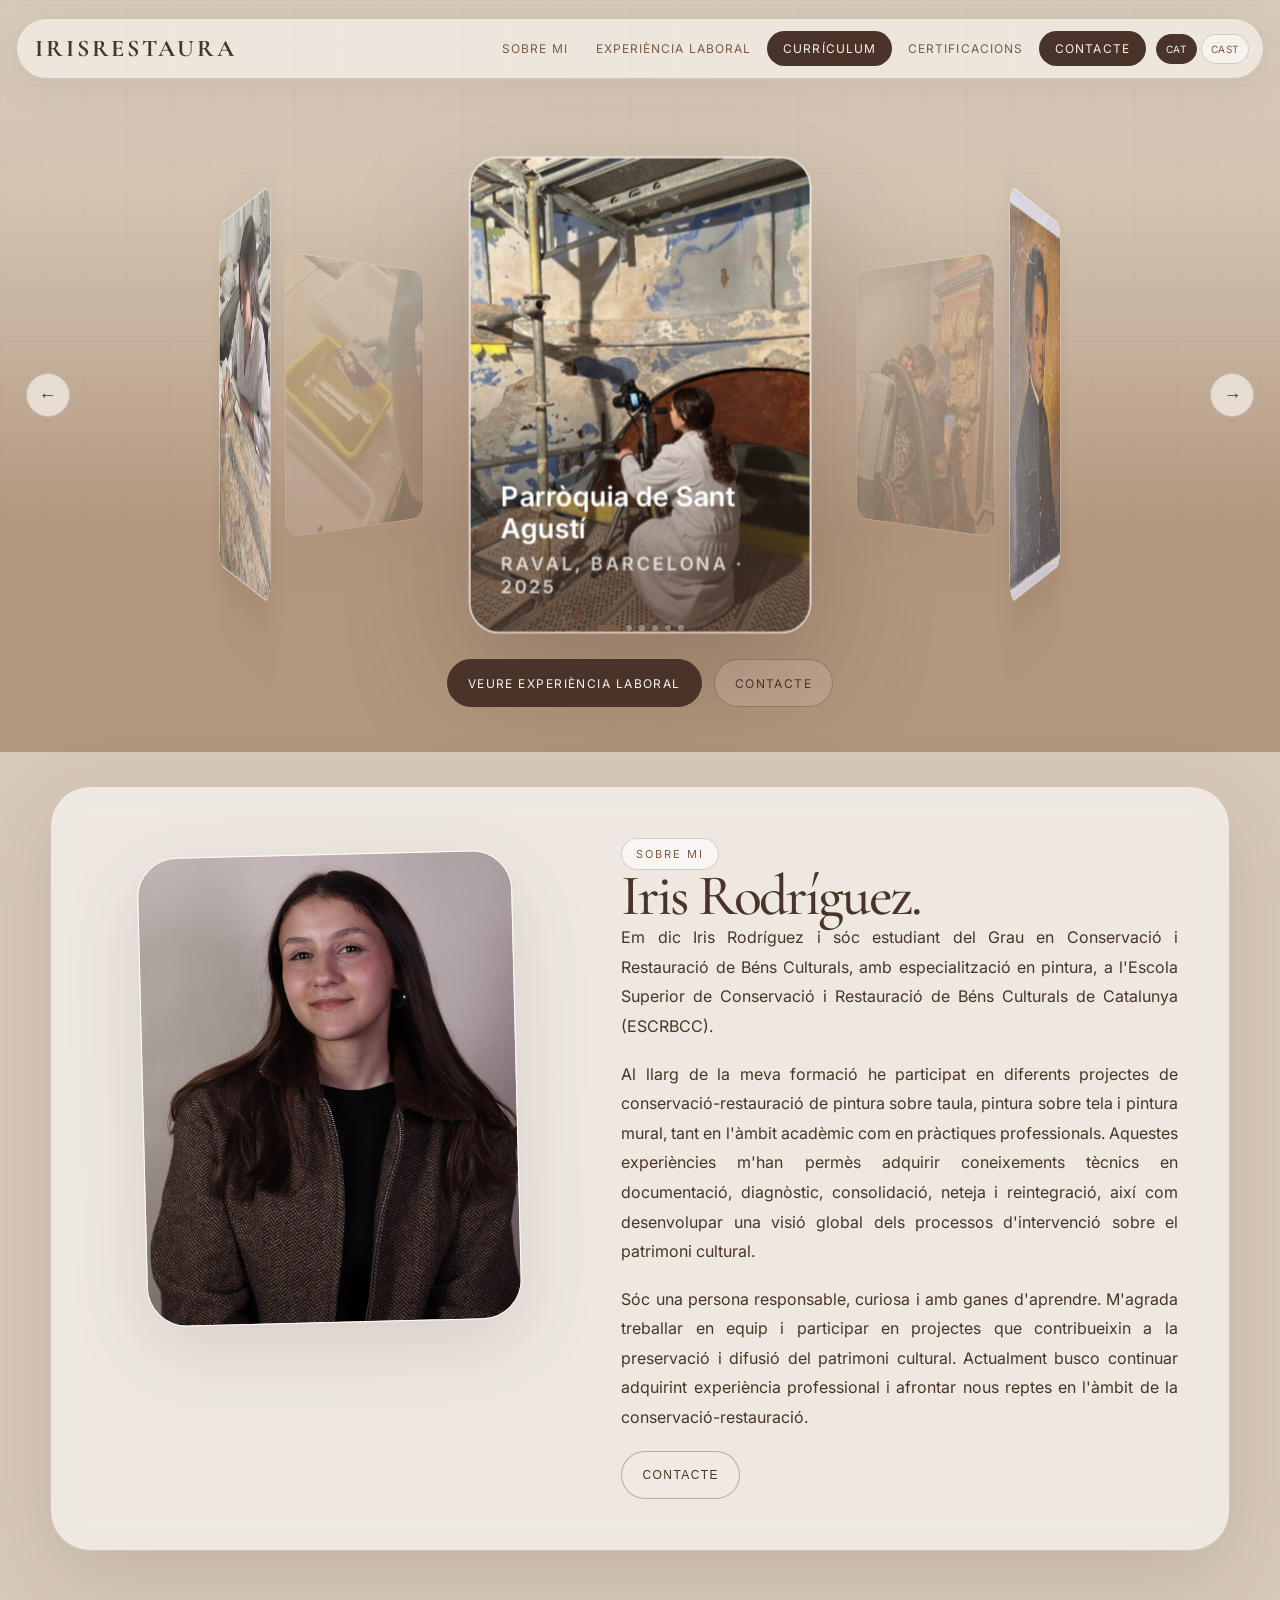
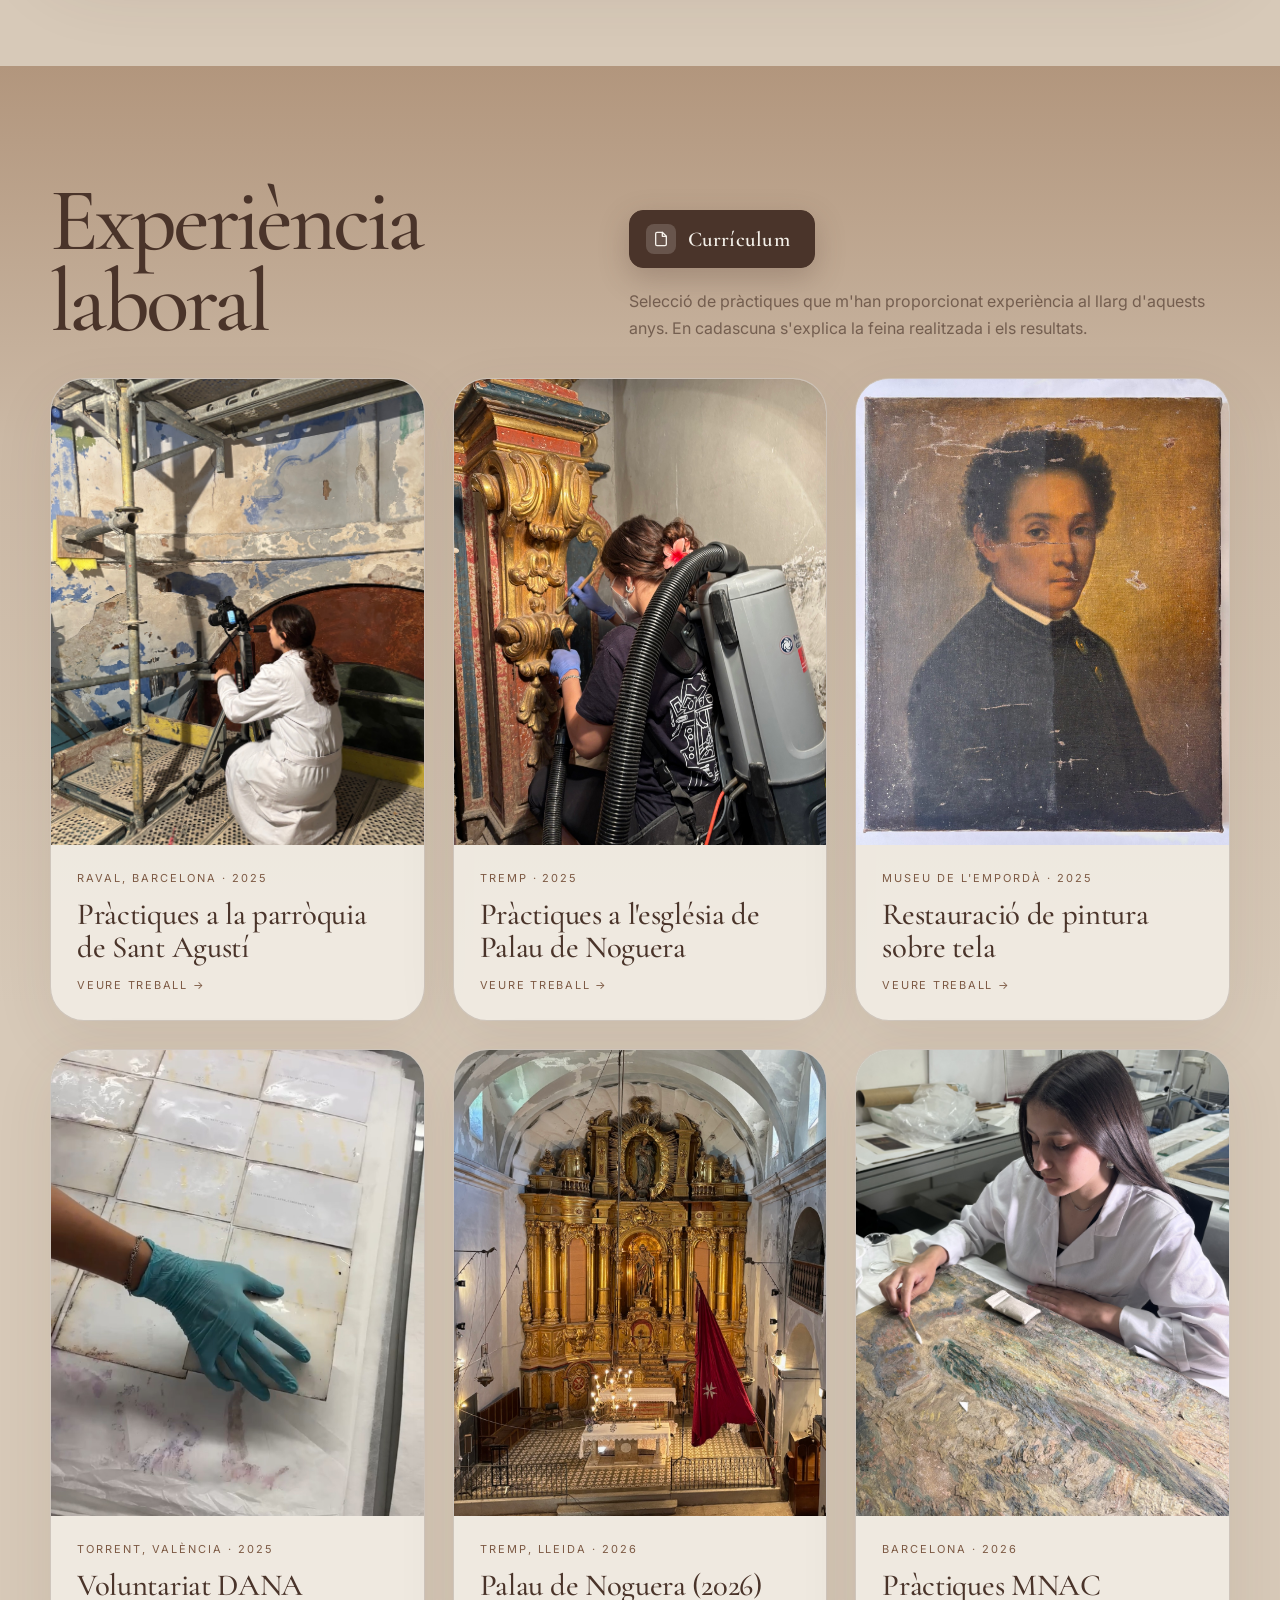
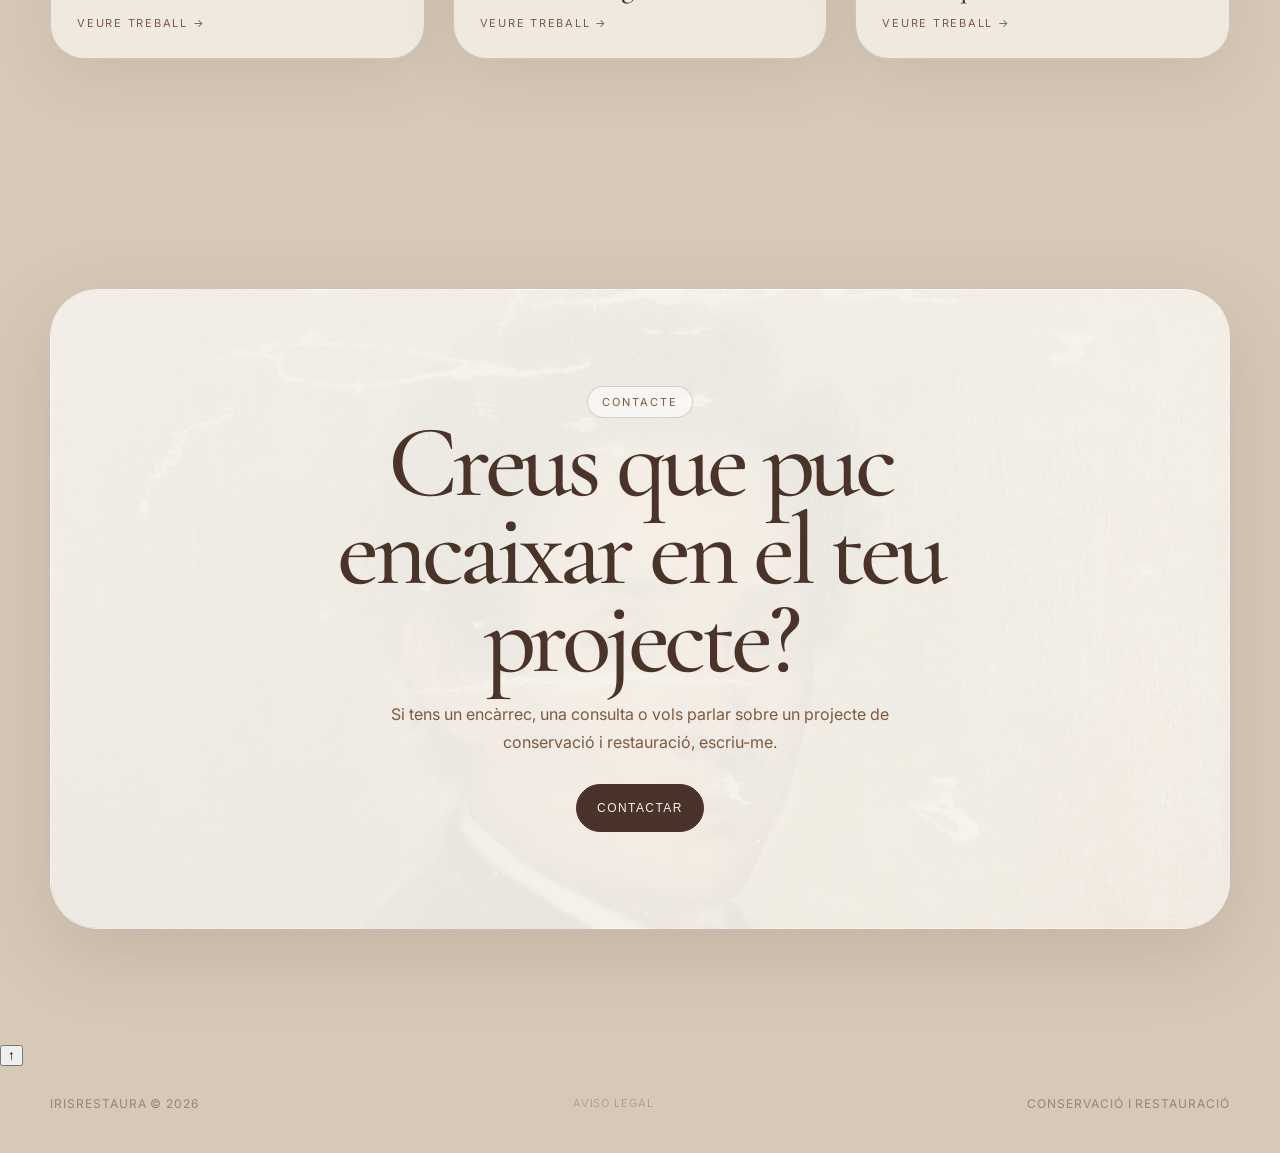
==== index.html @ cb28027a "Update CV PDFs (new email) and cache-bust the links Replace both CV PDFs (ES/CA) with versions carry" ====
<!DOCTYPE html>
<html lang="es">
<head>
  <meta charset="UTF-8" />
  <meta name="viewport" content="width=device-width, initial-scale=1.0" />
  <title>IRISRESTAURA — Conservación y restauración</title>
  <link rel="icon" type="image/png" href="assets/favicon.png?v=2" />
  <link rel="apple-touch-icon" href="assets/favicon.png?v=2" />
  <meta name="description" content="Portfolio de conservación y restauración de bienes culturales. Procesos, intervenciones y documentación de obra." />
  <meta property="og:title" content="IRISRESTAURA — Conservación y restauración" />
  <meta property="og:description" content="Conservación, restauración y documentación de obra con una mirada precisa, sensible y contemporánea." />
  <meta property="og:image" content="assets/images/portrait-after.jpg" />
  <meta property="og:url" content="https://irisrestaura.pages.dev/" />
  <link rel="preconnect" href="https://fonts.googleapis.com">
  <link rel="preconnect" href="https://fonts.gstatic.com" crossorigin>
  <link href="https://fonts.googleapis.com/css2?family=Cormorant+Garamond:wght@400;500;600;700&family=Inter:wght@300;400;500;600&display=swap" rel="stylesheet">
  <style>
    :root {
      --rose-50: #F5F1EA;
      --rose-100: #D7C9B8;
      --rose-200: #B2967D;
      --rose-300: #B2967D;
      --rose-500: #7D5A44;
      --ink: #4A342A;
      --muted: #7D5A44;
      --paper: #F5F1EA;
      --line: rgba(74, 52, 42, 0.2);
      --gold: #7D5A44;
      --shadow: 0 24px 80px rgba(74, 52, 42, 0.14);
      --radius: 28px;
    }

    * { box-sizing: border-box; }
    html { scroll-behavior: smooth; overflow-x: hidden; }
    body {
      margin: 0;
      color: var(--ink);
      background: #D7C9B8;
      font-family: Inter, system-ui, -apple-system, BlinkMacSystemFont, "Segoe UI", sans-serif;
      overflow-x: hidden;
      max-width: 100%;
    }

    img { max-width: 100%; display: block; }
    a { color: inherit; text-decoration: none; }

    .noise {
      position: fixed;
      inset: 0;
      pointer-events: none;
      opacity: .25;
      z-index: 50;
      background-image:
        linear-gradient(rgba(74,52,42,.12) 1px, transparent 1px),
        linear-gradient(90deg, rgba(74,52,42,.08) 1px, transparent 1px);
      background-size: 42px 42px;
      mask-image: linear-gradient(to bottom, black, transparent 82%);
    }

    .container {
      width: min(1180px, calc(100% - 40px));
      margin: 0 auto;
    }

    .nav {
      position: fixed;
      top: 18px;
      left: 50%;
      transform: translateX(-50%);
      width: min(1320px, calc(100% - 32px));
      display: flex;
      justify-content: space-between;
      align-items: center;
      padding: 12px 14px 12px 18px;
      border: 1px solid var(--line);
      border-radius: 999px;
      background: rgba(245, 241, 234, .74);
      backdrop-filter: blur(18px);
      box-shadow: 0 12px 40px rgba(74, 52, 42, .08);
      z-index: 30;
    }

    .brand {
      font-family: "Cormorant Garamond", Georgia, serif;
      font-weight: 700;
      letter-spacing: .12em;
      font-size: clamp(18px, 2vw, 24px);
    }

    .nav-links {
      display: flex;
      gap: 4px;
      align-items: center;
      font-size: 12px;
      letter-spacing: .09em;
      text-transform: uppercase;
      color: var(--muted);
    }
    .nav-links a { padding: 10px 12px; border-radius: 999px; transition: .25s ease; }
    .nav-links a:hover { background: var(--rose-100); color: var(--ink); }
    .nav-links .pill {
      background: var(--ink);
      color: var(--paper);
      padding: 10px 16px;
      border: none;
      border-radius: 999px;
      cursor: pointer;
      font-family: inherit;
      font-size: 12px;
      letter-spacing: .09em;
      text-transform: uppercase;
    }
    .nav-links .pill:hover { background: var(--rose-500); color: white; }

    /* Selector de idioma */
    .lang-switch { display: inline-flex; gap: 4px; margin-left: 6px; }
    .lang-btn { border: 1px solid var(--line); background: rgba(255,255,255,.5); color: var(--muted); border-radius: 999px; padding: 8px 9px; font-size: 10px; letter-spacing: .06em; cursor: pointer; font-family: inherit; text-transform: uppercase; transition: .2s ease; }
    .lang-btn:hover { background: rgba(255,255,255,.85); color: var(--ink); }
    .lang-btn.is-active { background: var(--ink); color: var(--paper); border-color: var(--ink); }

    /* Contact modal */
    .contact-modal-overlay {
      position: fixed;
      inset: 0;
      z-index: 200;
      background: rgba(74, 52, 42, .55);
      backdrop-filter: blur(8px);
      display: none;
      align-items: center;
      justify-content: center;
      padding: 24px;
    }
    .contact-modal-overlay.is-open { display: flex; }
    .contact-modal-box {
      background: var(--paper);
      border-radius: calc(var(--radius) + 12px);
      border: 1px solid var(--line);
      box-shadow: 0 32px 80px rgba(74, 52, 42, .24);
      padding: clamp(32px, 5vw, 56px);
      max-width: 480px;
      width: 100%;
      position: relative;
    }
    .contact-modal-close {
      position: absolute;
      top: 16px; right: 16px;
      border: 1px solid var(--line);
      background: rgba(255,255,255,.7);
      border-radius: 999px;
      width: 36px; height: 36px;
      display: flex; align-items: center; justify-content: center;
      cursor: pointer;
      font-size: 16px;
      color: var(--muted);
      transition: .2s ease;
    }
    .contact-modal-close:hover { background: white; color: var(--ink); }
    .contact-modal-title {
      margin: 16px 0 28px;
      font-size: clamp(36px, 6vw, 58px);
      line-height: .9;
      letter-spacing: -.03em;
      font-weight: 500;
      font-family: "Cormorant Garamond", Georgia, serif;
    }
    .contact-items { display: flex; flex-direction: column; gap: 12px; }
    .contact-item {
      display: flex;
      align-items: center;
      gap: 14px;
      padding: 14px 18px;
      border-radius: 14px;
      border: 1px solid var(--line);
      background: rgba(255,255,255,.6);
      transition: .2s ease;
      color: var(--ink);
      text-decoration: none;
    }
    .contact-item:hover { background: white; transform: translateX(4px); }
    .contact-item-label {
      font-size: 10px;
      letter-spacing: .18em;
      text-transform: uppercase;
      color: var(--muted);
      min-width: 72px;
    }
    .contact-item-value { font-size: 14px; color: var(--ink); overflow-wrap: anywhere; word-break: normal; min-width: 0; }

    .hero {
      min-height: 78svh;
      position: relative;
      display: flex;
      flex-direction: column;
      align-items: center;
      justify-content: center;
      padding: 85px 0 0;
      overflow: hidden;
      isolation: isolate;
    }


    .eyebrow {
      display: inline-flex;
      gap: 8px;
      align-items: center;
      padding: 8px 14px;
      border: 1px solid var(--line);
      border-radius: 999px;
      font-size: 11px;
      letter-spacing: .18em;
      text-transform: uppercase;
      color: var(--muted);
      background: rgba(255,255,255,.55);
    }

    h1, h2, h3, .serif { font-family: "Cormorant Garamond", Georgia, serif; }
    h1 { margin: 20px 0 12px; font-size: clamp(72px, 11.6vw, 172px); line-height: .78; letter-spacing: -.06em; font-weight: 500; }

    .hero-cta-wrap {
      display: flex;
      justify-content: center;
      gap: 12px;
      flex-wrap: wrap;
      margin-top: 28px;
      margin-bottom: clamp(28px, 5svh, 72px);
      z-index: 5;
      position: relative;
    }

    .hero-desc {
      text-align: center;
      color: var(--muted);
      font-size: clamp(15px, 1.4vw, 18px);
      line-height: 1.7;
      max-width: 600px;
      margin: 0 auto;
      padding: 28px 20px 0;
    }

    .hero-cta {
      display: flex;
      justify-content: center;
      gap: 12px;
      flex-wrap: wrap;
      margin-top: 18px;
    }
    .button {
      display: inline-flex;
      align-items: center;
      justify-content: center;
      min-height: 48px;
      padding: 0 20px;
      border-radius: 999px;
      border: 1px solid var(--line);
      font-size: 12px;
      text-transform: uppercase;
      letter-spacing: .12em;
      transition: .25s ease;
    }
    .button.primary { background: var(--ink); color: var(--ink); border-color: var(--ink); }
    .button.primary:hover { background: var(--rose-500); border-color: var(--rose-500); transform: translateY(-2px); }
    .button.secondary { background: rgba(255,255,255,.55); color: var(--ink); }
    .button.secondary:hover { background: white; transform: translateY(-2px); }

    /* === Cylindrical 3D Carousel === */
    .carousel-stage {
      width: 100%;
      height: clamp(440px, 55vw, 620px);
      perspective: 1100px;
      perspective-origin: 50% 50%;
      position: relative;
      z-index: 2;
      flex-shrink: 0;
    }

    .carousel-track {
      width: 100%;
      height: 100%;
      position: relative;
      transform-style: preserve-3d;
      transition: transform 0.9s cubic-bezier(0.25, 0.8, 0.25, 1);
      cursor: pointer;
    }

    .c-card {
      position: absolute;
      width: clamp(170px, 17.5vw, 238px);
      height: clamp(233px, 24.3vw, 330px);
      left: 50%;
      top: 50%;
      margin-left: calc(clamp(170px, 17.5vw, 238px) / -2);
      margin-top: calc(clamp(233px, 24.3vw, 330px) / -2);
      border-radius: 20px;
      overflow: hidden;
      border: 1px solid rgba(255,255,255,.8);
      box-shadow: 0 20px 50px rgba(74,52,42,.16);
      cursor: pointer;
    }
    .c-card.is-active { box-shadow: 0 32px 80px rgba(74,52,42,.28); }
    .c-card img {
      width: 100%; height: 100%;
      object-fit: cover; display: block;
      pointer-events: none;
    }

    .c-label {
      position: absolute;
      bottom: 0; left: 0; right: 0;
      padding: 64px 20px 22px;
      background: linear-gradient(to top, rgba(74,52,42,.75) 0%, transparent 100%);
      color: white;
      font-size: 18px;
      font-weight: 600;
      opacity: 0;
      transition: opacity .4s ease;
    }
    .c-card.is-active .c-label { opacity: 1; }
    .c-label span {
      display: block;
      font-size: 12px;
      letter-spacing: .14em;
      text-transform: uppercase;
      opacity: .75;
      margin-top: 5px;
    }

    .c-nav {
      position: absolute;
      top: 50%;
      transform: translateY(-50%);
      border: 1px solid var(--line);
      background: rgba(245,241,234,.74);
      backdrop-filter: blur(12px);
      border-radius: 999px;
      width: 44px; height: 44px;
      display: flex; align-items: center; justify-content: center;
      cursor: pointer;
      z-index: 10;
      transition: .25s ease;
      font-size: 18px;
      color: var(--ink);
    }
    .c-nav:hover { background: white; box-shadow: 0 8px 24px rgba(74,52,42,.12); }
    .c-prev { left: clamp(8px, 2vw, 28px); }
    .c-next { right: clamp(8px, 2vw, 28px); }

    .c-dots {
      display: flex; justify-content: center; gap: 7px;
      margin-top: -80px; z-index: 5; position: relative;
    }
    .c-dot {
      width: 6px; height: 6px;
      border-radius: 999px;
      background: var(--rose-300);
      transition: .3s ease;
      cursor: pointer; border: none; padding: 0;
    }
    .c-dot.is-active { background: var(--ink); width: 22px; }

    section { padding: clamp(72px, 9vw, 132px) 0; }
    .section-head {
      display: grid;
      grid-template-columns: 1fr 1.1fr;
      gap: 32px;
      align-items: end;
      margin-bottom: 36px;
    }
    .section-head h2 {
      margin: 0;
      font-size: clamp(46px, 7vw, 96px);
      line-height: .9;
      font-weight: 500;
      letter-spacing: -.04em;
    }
    .section-head p {
      margin: 0;
      color: var(--muted);
      line-height: 1.7;
      max-width: 620px;
    }
    .section-head-right {
      display: flex;
      flex-direction: column;
      align-items: flex-start;
      gap: 20px;
    }
    .cv-button {
      display: inline-flex;
      align-items: center;
      gap: 12px;
      padding: 13px 24px 13px 16px;
      border-radius: 14px;
      background: var(--ink);
      color: #F5F1EA;
      font-family: "Cormorant Garamond", Georgia, serif;
      font-size: 21px;
      font-weight: 600;
      letter-spacing: .01em;
      line-height: 1;
      border: 1px solid var(--ink);
      box-shadow: 0 10px 30px rgba(74,52,42,.26);
      transition: .25s ease;
    }
    .cv-button:hover {
      background: #F5F1EA;
      color: var(--ink);
      transform: translateY(-2px);
    }
    .cv-button .cv-ico {
      display: inline-flex;
      align-items: center;
      justify-content: center;
      width: 30px;
      height: 30px;
      border-radius: 8px;
      background: rgba(245,241,234,.18);
    }
    .cv-button:hover .cv-ico { background: rgba(74,52,42,.12); }
    .cv-button svg { width: 16px; height: 16px; display: block; }

    .intro {
      padding-top: 34px;
    }
    .intro-card {
      display: grid;
      grid-template-columns: .9fr 1.1fr;
      gap: clamp(28px, 5vw, 72px);
      padding: clamp(24px, 4vw, 54px);
      border: 1px solid var(--line);
      border-radius: calc(var(--radius) + 12px);
      background: rgba(255,255,255,.58);
      box-shadow: var(--shadow);
      backdrop-filter: blur(14px);
    }
    .intro-card h2 {
      margin: 0;
      font-size: clamp(44px, 6vw, 88px);
      line-height: .92;
      font-weight: 500;
      letter-spacing: -.04em;
    }
    .intro-card p {
      color: var(--muted);
      line-height: 1.85;
      font-size: 16px;
      margin: 0 0 18px;
      text-align: justify;
    }
    .signature {
      margin-top: 28px;
      display: flex;
      align-items: center;
      gap: 16px;
      color: var(--ink);
      font-size: 12px;
      letter-spacing: .14em;
      text-transform: uppercase;
    }
    .signature:before { content: ""; width: 64px; height: 1px; background: var(--rose-500); }

    .featured {
      background: linear-gradient(180deg, transparent 0%, rgba(255,255,255,.44) 100%);
    }

    .works-grid {
      display: grid;
      grid-template-columns: repeat(3, minmax(0, 1fr));
      gap: 28px;
    }
    .work-card {
      display: flex;
      flex-direction: column;
      border-radius: calc(var(--radius) + 6px);
      overflow: hidden;
      background: rgba(245,241,234,.82);
      border: 1px solid var(--line);
      box-shadow: 0 18px 60px rgba(74, 52, 42, .09);
      transition: transform .45s cubic-bezier(.2, .8, .2, 1), box-shadow .45s ease;
      text-decoration: none;
      color: inherit;
      isolation: isolate;
    }
    .work-card:hover {
      transform: translateY(-8px);
      box-shadow: 0 32px 90px rgba(74, 52, 42, .16);
    }
    .work-card-media {
      aspect-ratio: 4/5;
      overflow: hidden;
      background: var(--rose-50);
    }
    .work-card-media img {
      width: 100%;
      height: 100%;
      object-fit: cover;
      transition: transform .8s cubic-bezier(.2, .8, .2, 1);
    }
    .work-card:hover .work-card-media img { transform: scale(1.05); }
    .work-card-body {
      padding: 26px 26px 28px;
      display: flex;
      flex-direction: column;
      gap: 14px;
      flex: 1;
    }
    .work-card-meta {
      font-size: 11px;
      letter-spacing: .18em;
      text-transform: uppercase;
      color: var(--muted);
    }
    .work-card-body h3 {
      margin: 0;
      font-size: clamp(24px, 2.4vw, 34px);
      line-height: 1.05;
      font-weight: 500;
      letter-spacing: -.01em;
    }
    .work-card-arrow {
      margin-top: auto;
      display: inline-flex;
      align-items: center;
      gap: 6px;
      font-size: 11px;
      letter-spacing: .16em;
      text-transform: uppercase;
      color: var(--rose-500);
      transition: gap .25s ease;
    }
    .work-card:hover .work-card-arrow { gap: 12px; }

    .process-grid {
      display: grid;
      grid-template-columns: repeat(4, 1fr);
      gap: 14px;
    }
    .process-item {
      min-height: 220px;
      border: 1px solid var(--line);
      border-radius: var(--radius);
      padding: 24px;
      background: rgba(255,255,255,.6);
      display: flex;
      flex-direction: column;
      justify-content: space-between;
      transition: .25s ease;
    }
    .process-item:hover { transform: translateY(-5px); background: white; }
    .process-item .num {
      font-family: "Cormorant Garamond", Georgia, serif;
      font-size: 42px;
      color: var(--rose-500);
    }
    .process-item h3 { margin: 0 0 10px; font-size: 25px; font-weight: 500; }
    .process-item p { margin: 0; color: var(--muted); line-height: 1.6; font-size: 14px; }

    .gallery {
      padding-top: 0;
    }
    .gallery-grid {
      display: grid;
      grid-template-columns: repeat(12, 1fr);
      grid-auto-rows: 90px;
      gap: 14px;
    }
    .gallery-item {
      position: relative;
      border: 0;
      padding: 0;
      background: transparent;
      border-radius: var(--radius);
      overflow: hidden;
      cursor: pointer;
      box-shadow: 0 14px 40px rgba(74, 52, 42, .10);
      isolation: isolate;
    }
    .gallery-item img { width: 100%; height: 100%; object-fit: cover; transition: .5s ease; }
    .gallery-item:hover img { transform: scale(1.04); }
    .gallery-item:after {
      content: attr(data-label);
      position: absolute;
      left: 14px;
      right: 14px;
      bottom: 14px;
      padding: 10px 12px;
      border-radius: 999px;
      background: rgba(245,241,234,.78);
      backdrop-filter: blur(10px);
      font-size: 10px;
      letter-spacing: .14em;
      text-transform: uppercase;
      color: var(--ink);
      opacity: 0;
      transform: translateY(10px);
      transition: .25s ease;
    }
    .gallery-item:hover:after { opacity: 1; transform: translateY(0); }
    .g1 { grid-column: span 5; grid-row: span 6; }
    .g2 { grid-column: span 4; grid-row: span 4; }
    .g3 { grid-column: span 3; grid-row: span 5; }
    .g4 { grid-column: span 4; grid-row: span 5; }
    .g5 { grid-column: span 5; grid-row: span 4; }
    .g6 { grid-column: span 3; grid-row: span 4; }

    .about-grid {
      display: grid;
      grid-template-columns: .9fr 1.1fr;
      gap: clamp(26px, 5vw, 70px);
      align-items: center;
    }
    .portrait-card {
      border-radius: calc(var(--radius) + 12px);
      overflow: hidden;
      box-shadow: var(--shadow);
      border: 1px solid rgba(255,255,255,.8);
      transform: rotate(-1.4deg);
    }
    .portrait-card img { aspect-ratio: 4/5; object-fit: cover; }
    .about-copy h2 { margin: 0 0 22px; font-size: clamp(48px, 7vw, 96px); line-height: .9; font-weight: 500; letter-spacing: -.04em; }
    .about-copy p { color: var(--muted); line-height: 1.85; margin: 0 0 18px; }

    .contact-card {
      text-align: center;
      padding: clamp(42px, 8vw, 96px) clamp(22px, 5vw, 64px);
      border-radius: calc(var(--radius) + 20px);
      background:
        linear-gradient(rgba(255,255,255,.52), rgba(255,255,255,.52)),
        url('assets/images/portrait-before.jpg') center/cover;
      border: 1px solid rgba(255,255,255,.74);
      box-shadow: var(--shadow);
      overflow: hidden;
      position: relative;
      isolation: isolate;
    }
    .contact-card:before {
      content: "";
      position: absolute;
      inset: 0;
      background: linear-gradient(135deg, rgba(245,241,234,.92), rgba(245,241,234,.82));
      z-index: -1;
    }
    .contact-card h2 { margin: 0 auto 18px; max-width: 780px; font-size: clamp(50px, 8vw, 116px); line-height: .86; font-weight: 500; letter-spacing: -.05em; }
    .contact-card p { margin: 0 auto 28px; max-width: 560px; color: var(--muted); line-height: 1.75; }
    .footer {
      padding: 30px 0 42px;
      color: var(--muted);
      font-size: 12px;
      letter-spacing: .08em;
      text-transform: uppercase;
    }
    .footer .container { display: flex; justify-content: space-between; gap: 20px; flex-wrap: wrap; }

    .lightbox {
      position: fixed;
      inset: 0;
      z-index: 100;
      background: rgba(74, 52, 42, .88);
      display: none;
      align-items: center;
      justify-content: center;
      padding: 28px;
    }
    .lightbox.is-open { display: flex; }
    .lightbox img {
      max-height: 86svh;
      max-width: min(1100px, 92vw);
      object-fit: contain;
      border-radius: 18px;
      box-shadow: 0 24px 80px rgba(0,0,0,.36);
    }
    .lightbox button {
      position: fixed;
      top: 18px;
      right: 18px;
      border: 1px solid rgba(255,255,255,.3);
      color: white;
      background: rgba(255,255,255,.1);
      border-radius: 999px;
      padding: 12px 16px;
      cursor: pointer;
      letter-spacing: .12em;
      text-transform: uppercase;
      font-size: 11px;
    }

    /* Pantalla principal móvil: oculta en escritorio (se activa en ≤620px) */
    .mobile-home { display: none; }

    /* ---- Tablet (≤ 960px) ---- */
    @media (max-width: 960px) {
      .nav-links a:not(.pill):not([data-i18n="nav_cert"]) { display: none; }
      .nav-links [data-i18n="nav_cert"] { padding: 10px 8px; font-size: 11px; }
      .section-head, .intro-card, .about-grid { grid-template-columns: 1fr; }
      .works-grid { grid-template-columns: repeat(2, minmax(0, 1fr)); gap: 20px; }
      .process-grid { grid-template-columns: repeat(2, 1fr); }
      .gallery-grid { grid-auto-rows: 72px; }
      .g1, .g2, .g3, .g4, .g5, .g6 { grid-column: span 6; grid-row: span 5; }
    }

    /* ---- Móvil (≤ 620px) ---- */
    @media (max-width: 620px) {
      .container { width: min(100% - 24px, 1180px); }

      /* En móvil quitamos el nav superior: los botones de la portada navegan */
      .nav { display: none !important; }
      .hero-text p { font-size: 15px; }
      .scroll-note { display: none; }

      /* Portada móvil a pantalla completa con slider de fondo */
      .carousel-stage, .c-dots, .hero-cta-wrap, .c-nav { display: none !important; }
      .hero::after { display: none; }
      .hero { min-height: 100svh; padding: 0; justify-content: center; }
      .mobile-home {
        display: flex;
        position: relative;
        width: 100%;
        min-height: 100svh;
        align-items: center;
        justify-content: center;
        padding: 20px 0;
      }
      /* Slider de fondo (fundido cruzado, baja opacidad, decorativo) */
      .mobile-home-bg {
        position: absolute;
        inset: 0;
        z-index: 0;
        overflow: hidden;
        opacity: .3;
      }
      .mobile-home-bg > * {
        position: absolute;
        inset: 0;
        width: 100%;
        height: 100%;
        object-fit: cover;
        opacity: 0;
        transition: opacity 0.5s ease;
      }
      .mobile-home-inner {
        position: relative;
        z-index: 2;
        display: flex;
        flex-direction: column;
        align-items: center;
        text-align: center;
        gap: 6px;
        width: 100%;
        padding: 0 6px;
      }
      .mobile-home-eyebrow {
        margin: 0;
        font-size: 11px;
        letter-spacing: .22em;
        text-transform: uppercase;
        color: var(--muted);
      }
      .mobile-home-title {
        margin: 2px 0 22px;
        font-family: "Cormorant Garamond", Georgia, serif;
        font-weight: 700;
        letter-spacing: .04em;
        font-size: clamp(30px, 9vw, 48px);
        color: var(--ink);
        line-height: 1;
        max-width: 100%;
      }
      .mobile-home-nav {
        display: grid;
        grid-template-columns: 1fr 1fr;
        gap: 12px;
        width: 100%;
      }
      .mobile-home-nav .button {
        width: 100%;
        justify-content: center;
        padding: 16px 12px;
        font-size: 13px;
        background: rgba(125, 90, 68, 0.82) !important;
        backdrop-filter: blur(10px);
        -webkit-backdrop-filter: blur(10px);
        border: 1px solid rgba(178, 150, 125, 0.5) !important;
        color: #fff !important;
        text-shadow: 0 1px 4px rgba(0,0,0,0.3);
        box-shadow: 0 2px 12px rgba(74,52,42,0.2);
      }
      .mobile-home-nav .button:active {
        background: rgba(125, 90, 68, 1) !important;
      }
      /* Botón flotante volver arriba (solo móvil) */
      .back-to-top {
        display: none;
        position: fixed;
        bottom: 28px;
        right: 18px;
        width: 42px;
        height: 42px;
        border-radius: 50%;
        background: rgba(255,255,255,0.15);
        backdrop-filter: blur(14px);
        -webkit-backdrop-filter: blur(14px);
        border: 1.5px solid rgba(255,255,255,0.4);
        color: var(--ink);
        font-size: 18px;
        line-height: 1;
        align-items: center;
        justify-content: center;
        z-index: 900;
        cursor: pointer;
        opacity: 0;
        transition: opacity .3s ease;
        box-shadow: 0 4px 16px rgba(0,0,0,0.12);
      }
      .back-to-top.visible { opacity: 1; }
      /* Selector de idioma estilo melocotón, centrado bajo los botones */
      .mobile-home-lang {
        display: flex;
        justify-content: center;
        gap: 10px;
        margin-top: 16px;
      }
      .mobile-home-lang .lang-btn {
        background: var(--rose-100);
        color: var(--ink);
        border: 1px solid var(--line);
        border-radius: 999px;
        padding: 12px 22px;
        font-size: 12px;
        letter-spacing: .1em;
        text-transform: uppercase;
        cursor: pointer;
        font-family: inherit;
        transition: .2s ease;
      }
      .mobile-home-lang .lang-btn.is-active {
        background: var(--rose-200);
        border-color: var(--rose-200);
      }

      section { padding: clamp(48px, 8vw, 72px) 0; }
      .section-head { gap: 14px; margin-bottom: 20px; }
      .section-head h2 { font-size: clamp(34px, 10vw, 50px); }

      .intro-card { padding: 22px 20px; gap: 18px; }
      .intro-card h2 { font-size: clamp(30px, 9vw, 48px); }

      .works-grid { grid-template-columns: 1fr; gap: 18px; }
      .work-card-body { padding: 20px 22px 24px; }
      .work-card-body h3 { font-size: clamp(24px, 7vw, 34px); }

      .process-grid { grid-template-columns: 1fr; gap: 10px; }
      .process-item { min-height: auto; padding: 20px 18px; }

      .gallery-grid {
        display: grid;
        grid-template-columns: 1fr 1fr;
        grid-auto-rows: auto;
        gap: 10px;
      }
      .gallery-item { height: 190px; margin-bottom: 0; }
      .g1, .g2, .g3, .g4, .g5, .g6 { grid-column: span 1; grid-row: span 1; }
      .g1 { grid-column: span 2; height: 250px; }

      .portrait-card { transform: none; }
      .about-copy h2 { font-size: clamp(34px, 10vw, 52px); }

      .contact-card { padding: 36px 22px; }
      .contact-card h2 { font-size: clamp(34px, 10vw, 54px); line-height: .9; }

      .footer .container { display: grid; gap: 6px; }
    }

    /* ---- Overrides para fondo claret oscuro ---- */
    .section-head h2 { color: var(--ink); }
    .section-head p { color: rgba(74,52,42,.65); }
    /* Degradado — sube alto por el fondo del hero, SIEMPRE detrás de las tarjetas */
    .hero::after {
      content: "";
      position: absolute;
      bottom: 0;
      left: 0;
      right: 0;
      height: 92%;
      background: linear-gradient(180deg,
        transparent 0%,
        rgba(178,150,125,0.12) 20%,
        rgba(178,150,125,0.42) 38%,
        rgba(178,150,125,0.72) 54%,
        #B2967D 68%,
        #B2967D 100%);
      z-index: 1;
      pointer-events: none;
    }
    .section-fade { display: none; }
    /* Sección Trabajos — fondo rosado que enlaza con el degradado del hero */
    .featured {
      background: linear-gradient(180deg, #B2967D 0%, rgba(178,150,125,0.32) 22%, transparent 55%);
    }
    /* Texto de sobre mí más legible (más oscuro/opaco) */
    .intro-card h2 { color: var(--ink); }
    .intro-card p { color: var(--ink); opacity: 1; }
    .back-to-top { display: flex; }
    /* La foto solo ocupa su altura natural: sin hueco vacío debajo */
    .intro-card .portrait-card { align-self: start; }
    .button.primary { background: #4A342A; color: #F5F1EA; border-color: #4A342A; }
    .button.primary:hover { background: #F5F1EA; border-color: #F5F1EA; color: #4A342A; transform: translateY(-2px); }
    .button.secondary { background: rgba(245,241,234,.15); color: var(--ink); border-color: rgba(74,52,42,.32); }
    .button.secondary:hover { background: rgba(245,241,234,.28); color: var(--ink); transform: translateY(-2px); }
    .c-dot { background: rgba(245,241,234,.35); }
    .c-dot.is-active { background: var(--rose-500); width: 22px; }
    .footer { color: rgba(74,52,42,.45); }

    /* ---- Móvil pequeño (≤ 380px) ---- */
    @media (max-width: 380px) {
      h1 { font-size: 48px; }
      .hero-cta { flex-direction: column; align-items: stretch; }
      .hero-cta .button { text-align: center; }
      .gallery-item { height: 155px; }
      .g1 { height: 200px; }
    }
      @media (max-width: 620px) {
      .contact-item { flex-direction: column; align-items: flex-start; gap: 4px; }
      .contact-item-label { min-width: 0; }
      .contact-item-value { font-size: 15px; }
    }
</style>
</head>
<body>
  <div class="noise"></div>

  <header class="nav" aria-label="Navegación principal">
    <a href="#inicio" class="brand">IRISRESTAURA</a>
    <nav class="nav-links">
      <a href="#sobre-mi" data-i18n="nav_sobremi">Sobre mí</a>
      <a href="#trabajos" data-i18n="nav_trabajos">Experiencia laboral</a>
      <a class="pill" href="assets/docs/cv-iris-rodriguez-jimenez-es.pdf?v=2" data-href-ca="assets/docs/cv-iris-rodriguez-jimenez-ca.pdf?v=2" target="_blank" rel="noopener">Currículum</a>
      <a href="certificaciones.html" data-i18n="nav_cert">Certificaciones</a>
      <button class="pill" data-open-contact type="button" data-i18n="nav_contacto">Contacto</button>
      <span class="lang-switch">
        <button class="lang-btn" data-lang="ca" type="button">CAT</button>
        <button class="lang-btn" data-lang="es" type="button">CAST</button>
      </span>
    </nav>
  </header>

  <main id="inicio">
    <section class="hero" id="inicio" aria-label="Presentación">
<div class="carousel-stage" role="region" aria-label="Trabajos destacados">
        <div class="carousel-track" id="carouselTrack">
          <article class="c-card" data-href="trabajos/parroquia-sant-agusti.html">
            <img src="assets/trabajos/parroquia-sant-agusti/portada.jpg" alt="Parroquia de Sant Agustí" />
            <div class="c-label" data-i18n="cl_parroquia">Parroquia de Sant Agustí <span>Raval, Barcelona · 2025</span></div>
          </article>
          <article class="c-card" data-href="trabajos/pintura-sobre-tela.html">
            <img src="assets/trabajos/pintura-sobre-tela/portada.jpg" alt="Restauración de pintura sobre tela" />
            <div class="c-label" data-i18n="cl_pintura">Restauración de pintura sobre tela <span>2024</span></div>
          </article>
          <article class="c-card" data-href="trabajos/palau-de-noguera.html">
            <img src="assets/trabajos/palau-de-noguera/portada.jpg" alt="Palau de Noguera 2025" />
            <div class="c-label" data-i18n="cl_palau">Palau de Noguera <span>Tremp · 2025</span></div>
          </article>
          <article class="c-card" data-href="trabajos/palau-de-noguera-2026.html">
            <img src="assets/trabajos/palau-de-noguera-2026/portada.jpg" alt="Palau de Noguera 2026" />
            <div class="c-label" data-i18n="cl_palau26">Palau de Noguera <span>Tremp · 2026</span></div>
          </article>
          <article class="c-card" data-href="trabajos/dana.html">
            <img src="assets/trabajos/dana/portada.jpg?v=4" alt="Voluntariado DANA" />
            <div class="c-label" data-i18n="cl_dana">Voluntariado DANA <span>Torrent, València · 2025</span></div>
          </article>
          <article class="c-card" data-href="trabajos/mnac.html">
            <img src="assets/trabajos/mnac/portada.jpg" alt="Prácticas MNAC" />
            <div class="c-label" data-i18n="cl_mnac">Prácticas MNAC <span>Barcelona · 2026</span></div>
          </article>
        </div>
        <button class="c-nav c-prev" aria-label="Anterior">←</button>
        <button class="c-nav c-next" aria-label="Siguiente">→</button>
      </div>

      <div class="c-dots" id="carouselDots"></div>

      <div class="hero-cta-wrap">
        <a class="button primary" href="#trabajos" data-i18n="idx_hero_ver">Ver experiencia laboral</a>
        <a class="button secondary" href="#contacto" data-i18n="idx_hero_contacto">Contacto</a>
      </div>

      <!-- Pantalla principal solo móvil (sustituye al carrusel) -->
      <div class="mobile-home" aria-label="Navegación principal">
        <div class="mobile-home-bg" aria-hidden="true">
          <img src="assets/trabajos/parroquia-sant-agusti/portada.jpg" alt="" onerror="this.style.display='none'" />
          <video src="assets/trabajos/palau-de-noguera/video-01.mp4" poster="assets/trabajos/palau-de-noguera/portada.jpg" muted loop playsinline preload="metadata"></video>
          <img src="assets/trabajos/pintura-sobre-tela/portada.jpg" alt="" onerror="this.style.display='none'" />
          <img src="assets/trabajos/dana/portada.jpg?v=4" alt="" onerror="this.style.display='none'" />
          <img src="assets/trabajos/parroquia-sant-agusti/cupula.jpg" alt="" onerror="this.style.display='none'" />
          <video src="assets/trabajos/palau-de-noguera/video-02.mp4" poster="assets/trabajos/palau-de-noguera/foto-02.jpg" muted loop playsinline preload="metadata"></video>
          <img src="assets/trabajos/palau-de-noguera/foto-04.jpg" alt="" onerror="this.style.display='none'" />
          <img src="assets/trabajos/pintura-sobre-tela/consolidacion.jpg" alt="" onerror="this.style.display='none'" />
          <img src="assets/trabajos/dana/foto-01.jpg" alt="" onerror="this.style.display='none'" />
          <video src="assets/trabajos/parroquia-sant-agusti/video-02.mp4" poster="assets/trabajos/parroquia-sant-agusti/portada.jpg" muted loop playsinline preload="metadata"></video>
          <img src="assets/trabajos/palau-de-noguera/antes.jpg" alt="" onerror="this.style.display='none'" />
          <img src="assets/trabajos/pintura-sobre-tela/antes-01.jpg" alt="" onerror="this.style.display='none'" />
          <img src="assets/trabajos/mnac/portada.jpg" alt="" onerror="this.style.display='none'" />
          <video src="assets/trabajos/dana/video-02.mp4" poster="assets/trabajos/dana/portada.jpg?v=4" muted loop playsinline preload="metadata"></video>
          <img src="assets/trabajos/parroquia-sant-agusti/resultadofinal.jpg" alt="" onerror="this.style.display='none'" />
          <img src="assets/trabajos/dana/foto-02.jpg" alt="" onerror="this.style.display='none'" />
          <img src="assets/trabajos/pintura-sobre-tela/reintegracion-0951.jpg" alt="" onerror="this.style.display='none'" />
          <img src="assets/trabajos/palau-de-noguera/despues.jpg" alt="" onerror="this.style.display='none'" />
          <video src="assets/trabajos/pintura-sobre-tela/video-01.mp4" poster="assets/trabajos/pintura-sobre-tela/portada.jpg" muted loop playsinline preload="metadata"></video>
          <img src="assets/trabajos/palau-de-noguera-2026/portada.jpg" alt="" onerror="this.style.display='none'" />
        </div>
        <div class="mobile-home-inner">
          <p class="mobile-home-eyebrow" data-i18n="footer_cr">Conservación y restauración</p>
          <h1 class="mobile-home-title">IRISRESTAURA</h1>
          <nav class="mobile-home-nav" aria-label="Secciones">
            <a class="button primary" href="#trabajos" data-i18n="nav_trabajos">Experiencia laboral</a>
            <a class="button primary" href="certificaciones.html" data-i18n="nav_cert">Certificaciones</a>
            <a class="button primary" href="#sobre-mi" data-i18n="nav_sobremi">Sobre mí</a>
            <button class="button primary" type="button" data-open-contact data-i18n="nav_contacto">Contacto</button>
          </nav>
          <div class="mobile-home-lang">
            <button class="lang-btn" data-lang="ca" type="button">CAT</button>
            <button class="lang-btn" data-lang="es" type="button">CAST</button>
          </div>
        </div>
      </div>

      <div class="section-fade" aria-hidden="true"></div>
    </section>

    <section class="intro" id="sobre-mi">
      <div class="container intro-card">
        <figure class="portrait-card">
          <img src="assets/images/iris-retrat.jpg" alt="Iris Rodríguez" />
        </figure>
        <div>
          <span class="eyebrow" data-i18n="idx_sobre_eyebrow">Sobre mí</span>
          <h2 style="font-size: clamp(34px, 4.5vw, 60px);">Iris Rodríguez.</h2>
          <p data-i18n="idx_sobre_p1">Me llamo Iris Rodríguez y soy estudiante del Grado en Conservación y Restauración de Bienes Culturales, con especialización en pintura, en la Escola Superior de Conservació i Restauració de Béns Culturals de Catalunya (ESCRBCC).</p>
          <p data-i18n="idx_sobre_p2">A lo largo de mi formación he participado en diferentes proyectos de conservación-restauración de pintura sobre tabla, pintura sobre lienzo y pintura mural, tanto en el ámbito académico como en prácticas profesionales. Estas experiencias me han permitido adquirir conocimientos técnicos en documentación, diagnóstico, consolidación, limpieza y reintegración, así como desarrollar una visión global de los procesos de intervención sobre el patrimonio cultural.</p>
          <p data-i18n="idx_sobre_p3">Soy una persona responsable, curiosa y con ganas de aprender. Me gusta trabajar en equipo y participar en proyectos que contribuyan a la preservación y difusión del patrimonio cultural. Actualmente busco seguir adquiriendo experiencia profesional y afrontar nuevos retos en el ámbito de la conservación-restauración.</p>
          <button class="button secondary" data-open-contact type="button" data-i18n="idx_sobre_btn">Contacto</button>
        </div>
      </div>
    </section>

    <section id="trabajos" class="featured">
      <div class="container">
        <div class="section-head">
          <h2 data-i18n="idx_trab_h2">Experiencia laboral</h2>
          <div class="section-head-right">
            <a class="cv-button" href="assets/docs/cv-iris-rodriguez-jimenez-es.pdf?v=2" data-href-ca="assets/docs/cv-iris-rodriguez-jimenez-ca.pdf?v=2" target="_blank" rel="noopener">
              <span class="cv-ico" aria-hidden="true">
                <svg viewBox="0 0 24 24" fill="none" stroke="currentColor" stroke-width="2" stroke-linecap="round" stroke-linejoin="round"><path d="M14 2H6a2 2 0 0 0-2 2v16a2 2 0 0 0 2 2h12a2 2 0 0 0 2-2V8z"/><polyline points="14 2 14 8 20 8"/></svg>
              </span>
              Currículum
            </a>
            <p data-i18n="idx_trab_p">Selección de prácticas que me han proporcionado experiencia a lo largo de estos años. En cada una se explica el trabajo que se ha realizado y los resultados.</p>
          </div>
        </div>

        <div class="works-grid">
          <a class="work-card" href="trabajos/parroquia-sant-agusti.html">
            <div class="work-card-media">
              <img src="assets/trabajos/parroquia-sant-agusti/portada.jpg" alt="Documentación de muro en la parroquia de Sant Agustí" loading="lazy" />
            </div>
            <div class="work-card-body">
              <span class="work-card-meta">Raval, Barcelona · 2025</span>
              <h3 data-i18n="idx_card1_h3">Prácticas en la parroquia de Sant Agustí</h3>
              <span class="work-card-arrow" data-i18n="idx_arrow">Ver trabajo →</span>
            </div>
          </a>

          <a class="work-card" href="trabajos/palau-de-noguera.html">
            <div class="work-card-media">
              <img src="assets/trabajos/palau-de-noguera/portada.jpg" alt="Limpieza sobre retablo dorado en la església de Palau de Noguera" loading="lazy" />
            </div>
            <div class="work-card-body">
              <span class="work-card-meta">Tremp · 2025</span>
              <h3 data-i18n="idx_card2_h3">Prácticas en la església de Palau de Noguera</h3>
              <span class="work-card-arrow" data-i18n="idx_arrow">Ver trabajo →</span>
            </div>
          </a>

          <a class="work-card" href="trabajos/pintura-sobre-tela.html">
            <div class="work-card-media">
              <img src="assets/trabajos/pintura-sobre-tela/portada.jpg" alt="Restauración de pintura sobre tela en el Museo de l'Empordà" loading="lazy" />
            </div>
            <div class="work-card-body">
              <span class="work-card-meta" data-i18n="idx_card3_meta">Museo de l'Empordà · 2025</span>
              <h3 data-i18n="idx_card3_h3">Restauración de pintura sobre tela</h3>
              <span class="work-card-arrow" data-i18n="idx_arrow">Ver trabajo →</span>
            </div>
          </a>

          <a class="work-card" href="trabajos/dana.html">
            <div class="work-card-media">
              <img src="assets/trabajos/dana/card.jpg?v=1" alt="Voluntariado DANA — recuperación de fotografías" loading="lazy" />
            </div>
            <div class="work-card-body">
              <span class="work-card-meta" data-i18n="idx_card4_meta">Torrent, València · 2025</span>
              <h3 data-i18n="idx_card4_h3">Voluntariado DANA</h3>
              <span class="work-card-arrow" data-i18n="idx_arrow">Ver trabajo →</span>
            </div>
          </a>

          <a class="work-card" href="trabajos/palau-de-noguera-2026.html">
            <div class="work-card-media">
              <img src="assets/trabajos/palau-de-noguera-2026/portada.jpg" alt="Palau de Noguera 2026" loading="lazy" />
            </div>
            <div class="work-card-body">
              <span class="work-card-meta" data-i18n="idx_card5_meta">Tremp, Lleida · 2026</span>
              <h3 data-i18n="idx_card5_h3">Palau de Noguera (2026)</h3>
              <span class="work-card-arrow" data-i18n="idx_arrow">Ver trabajo →</span>
            </div>
          </a>

          <a class="work-card" href="trabajos/mnac.html">
            <div class="work-card-media">
              <img src="assets/trabajos/mnac/portada.jpg" alt="Prácticas MNAC Barcelona" loading="lazy" />
            </div>
            <div class="work-card-body">
              <span class="work-card-meta" data-i18n="idx_card6_meta">Barcelona · 2026</span>
              <h3 data-i18n="idx_card6_h3">Prácticas MNAC</h3>
              <span class="work-card-arrow" data-i18n="idx_arrow">Ver trabajo →</span>
            </div>
          </a>
        </div>
      </div>
    </section>


    <section id="contacto">
      <div class="container">
        <div class="contact-card">
          <span class="eyebrow" data-i18n="idx_contact_eyebrow">Contacto</span>
          <h2 data-i18n="idx_contact_h2">¿Crees que puedo encajar en tu proyecto?</h2>
          <p data-i18n="idx_contact_p">Si tienes un encargo, una consulta o quieres hablar sobre un proyecto de conservación y restauración, escríbeme.</p>
          <div class="hero-cta">
            <button class="button primary" data-open-contact type="button" data-i18n="idx_contact_btn">Contactar</button>
          </div>
        </div>
      </div>
    </section>
  </main>

  <button class="back-to-top" id="backToTop" aria-label="Volver arriba" onclick="window.scrollTo({top:0,behavior:'smooth'})">↑</button>

  <footer class="footer">
    <div class="container">
      <span>IRISRESTAURA © 2026</span>
      <a href="legal.html" style="color:inherit;text-decoration:none;opacity:.6;font-size:11px;letter-spacing:.08em;text-transform:uppercase;" onmouseover="this.style.opacity=1" onmouseout="this.style.opacity=.6">Aviso legal</a>
      <span data-i18n="footer_cr">Conservación y restauración</span>
    </div>
  </footer>

  <div class="contact-modal-overlay" id="contactModal" aria-hidden="true">
    <div class="contact-modal-box">
      <button class="contact-modal-close" id="closeContactModal" aria-label="Cerrar">&#x2715;</button>
      <span class="eyebrow" data-i18n="mod_eyebrow">Contacto</span>
      <h2 class="contact-modal-title" data-i18n="mod_title">Hablemos.</h2>
      <div class="contact-items">
        <a class="contact-item" href="https://www.instagram.com/irisrestaura/" target="_blank" rel="noreferrer">
          <span class="contact-item-label">Instagram</span>
          <span class="contact-item-value">@irisrestaura</span>
        </a>
        <a class="contact-item" href="mailto:irisrestauracio@gmail.com">
          <span class="contact-item-label" data-i18n="mod_correo">Correo</span>
          <span class="contact-item-value">irisrestauracio@gmail.com</span>
        </a>
        <a class="contact-item" href="tel:+34652244068">
          <span class="contact-item-label" data-i18n="mod_tel">Teléfono</span>
          <span class="contact-item-value">+34 652 244 068</span>
        </a>
        <a class="contact-item" href="https://www.linkedin.com/in/iris-rodriguez-jimenez/" target="_blank" rel="noreferrer">
          <span class="contact-item-label">LinkedIn</span>
          <span class="contact-item-value">iris-rodriguez-jimenez</span>
        </a>
      </div>
    </div>
  </div>

  <div class="lightbox" id="lightbox" aria-hidden="true">
    <button type="button" id="closeLightbox">Cerrar</button>
    <img src="" alt="Imagen ampliada" id="lightboxImg" />
  </div>

  <script src="assets/lang.js?v=17"></script>
  <script>
    /* === Contact modal === */
    (function() {
      const modal = document.getElementById('contactModal');
      const closeBtn = document.getElementById('closeContactModal');
      const open = () => { modal.classList.add('is-open'); modal.setAttribute('aria-hidden', 'false'); };
      const close = () => { modal.classList.remove('is-open'); modal.setAttribute('aria-hidden', 'true'); };
      document.querySelectorAll('[data-open-contact]').forEach(b => b.addEventListener('click', open));
      closeBtn.addEventListener('click', close);
      modal.addEventListener('click', (e) => { if (e.target === modal) close(); });
      window.addEventListener('keydown', (e) => { if (e.key === 'Escape' && modal.classList.contains('is-open')) close(); });
    })();

    /* === Lightbox === */
    const lightbox = document.getElementById('lightbox');
    const lightboxImg = document.getElementById('lightboxImg');
    const closeLightbox = document.getElementById('closeLightbox');

    document.querySelectorAll('.gallery-item').forEach((item) => {
      item.addEventListener('click', () => {
        lightboxImg.src = item.dataset.full;
        lightbox.classList.add('is-open');
        lightbox.setAttribute('aria-hidden', 'false');
      });
    });

    function closeLB() {
      lightbox.classList.remove('is-open');
      lightbox.setAttribute('aria-hidden', 'true');
      lightboxImg.src = '';
    }
    closeLightbox.addEventListener('click', closeLB);
    lightbox.addEventListener('click', (e) => { if (e.target === lightbox) closeLB(); });
    window.addEventListener('keydown', (e) => { if (e.key === 'Escape') closeLB(); });

    /* === Cylindrical 3D Carousel === */
    (function () {
      const track = document.getElementById('carouselTrack');
      const cards = Array.from(track.querySelectorAll('.c-card'));
      const dotsEl = document.getElementById('carouselDots');
      const stage = document.querySelector('.carousel-stage');
      const hero = document.querySelector('.hero');
      const n = cards.length;
      const angleStep = 360 / n;
      let active = 0;
      let radius = 420;

      function computeRadius() {
        const cardW = cards[0].offsetWidth;
        radius = Math.max(380, Math.round(cardW * n / (2 * Math.PI) * 0.92));
      }

      /* Place each card at its fixed angle on the cylinder — never changes */
      function initCards() {
        computeRadius();
        cards.forEach((card, i) => {
          card.style.transform = `rotateY(${i * angleStep}deg) translateZ(${radius}px)`;
        });
      }

      /* Rotate the whole cylinder */
      function render() {
        track.style.transform = `rotateY(${-active * angleStep}deg)`;
        cards.forEach((card, i) => {
          // angle of this card relative to viewer after rotation
          let a = (i * angleStep - active * angleStep % 360 + 720) % 360;
          if (a > 180) a = 360 - a; // 0 = front, 180 = back
          const isActive = a < angleStep * 0.5;
          card.classList.toggle('is-active', isActive);
          // only the front card receives clicks; the others overlap and would steal them
          card.style.pointerEvents = isActive ? 'auto' : 'none';
          // fade out cards going to the back; side cards stay at ~0.45
          const opacity = a < 90
            ? 0.45 + 0.55 * Math.cos(a * Math.PI / 180)
            : Math.max(0, 0.45 * Math.cos((a - 90) * Math.PI / 90));
          card.style.opacity = opacity.toFixed(3);
        });
        dots.forEach((d, i) => d.classList.toggle('is-active', i === active));
      }

      /* Build dots */
      cards.forEach((_, i) => {
        const d = document.createElement('button');
        d.className = 'c-dot';
        d.setAttribute('aria-label', 'Ir a tarjeta ' + (i + 1));
        d.addEventListener('click', () => goTo(i));
        dotsEl.appendChild(d);
      });
      const dots = Array.from(dotsEl.querySelectorAll('.c-dot'));

      function goTo(i) { active = ((i % n) + n) % n; render(); }
      function next() { goTo(active + 1); }
      function prev() { goTo(active - 1); }

      /* Dots */
      cards.forEach((_, i) => {
        const d = dotsEl.querySelectorAll('.c-dot')[i];
        if (d) d.addEventListener('click', () => goTo(i));
      });

      /* Arrows */
      document.querySelector('.c-prev').addEventListener('click', prev);
      document.querySelector('.c-next').addEventListener('click', next);

      /* Click anywhere on the stage opens the centered card. This is robust:
         it does not depend on hit-testing the 3D-transformed card itself. */
      stage.addEventListener('click', (e) => {
        if (e.target.closest('.c-nav')) return; // dejar pasar las flechas
        const card = cards[active];
        if (card && card.dataset.href) window.location.href = card.dataset.href;
      });

      /* Keyboard arrows only */
      window.addEventListener('keydown', (e) => {
        if (e.key === 'ArrowRight') next();
        if (e.key === 'ArrowLeft')  prev();
      });

      /* Touch swipe */
      let touchX = null;
      stage.addEventListener('touchstart', (e) => { touchX = e.touches[0].clientX; }, { passive: true });
      stage.addEventListener('touchend', (e) => {
        if (!touchX) return;
        const dx = e.changedTouches[0].clientX - touchX;
        if (Math.abs(dx) > 40) { dx < 0 ? next() : prev(); }
        touchX = null;
      });

      /* Resize */
      window.addEventListener('resize', () => { initCards(); render(); });

      initCards();
      render();
    })();

    /* === Mobile home slider — crossfade sin hueco garantizado === */
    (function () {
      var bg = document.querySelector('.mobile-home-bg');
      if (!bg) return;
      var all = Array.from(bg.children);
      var INTERVAL = 2000;
      var FADE = 700;

      all.forEach(function (el) {
        el.style.transition = 'opacity ' + (FADE / 1000) + 's ease';
        el.style.opacity = '0';
        el.style.zIndex = '0';
        if (el.tagName === 'VIDEO') { try { el.pause(); } catch (e) {} }
      });

      /* Reconstruye la lista de items válidos (excluye los que fallaron onerror) */
      function validItems() {
        return all.filter(function (el) { return el.style.display !== 'none'; });
      }

      var items = validItems();
      if (!items.length) return;
      var current = 0;
      var busy = false;

      function goTo(nextIdx) {
        if (busy) return;
        busy = true;

        var prevEl = items[current];
        /* Recalcula por si algún onerror se disparó tarde */
        items = validItems();
        nextIdx = nextIdx % items.length;
        /* Si el item actual cambió de posición, recalcula current */
        var ci = items.indexOf(prevEl);
        if (ci !== -1) current = ci;

        var nextEl = items[nextIdx];
        current = nextIdx;

        /* 1. El nuevo sube encima del anterior (prev sigue en opacity:1) */
        nextEl.style.zIndex = '1';
        /* Fuerza reflow para que la transición parta de opacity:0 */
        void nextEl.offsetWidth;
        nextEl.style.opacity = '1';

        if (nextEl.tagName === 'VIDEO') {
          nextEl.currentTime = 0;
          nextEl.play().catch(function () {});
        }

        /* 2. Cuando el nuevo ya es completamente visible → oculta el anterior */
        function onEnd(e) {
          if (e.target !== nextEl) return;
          nextEl.removeEventListener('transitionend', onEnd);
          prevEl.style.opacity = '0';
          prevEl.style.zIndex = '0';
          if (prevEl.tagName === 'VIDEO') { try { prevEl.pause(); } catch (err) {} }
          busy = false;
        }
        nextEl.addEventListener('transitionend', onEnd);

        /* Seguridad: si transitionend no llega (p.ej. reduce-motion), libera igual */
        setTimeout(function () {
          prevEl.style.opacity = '0';
          prevEl.style.zIndex = '0';
          busy = false;
        }, FADE + 100);
      }

      /* Muestra el primero */
      items[0].style.zIndex = '1';
      items[0].style.opacity = '1';
      if (items[0].tagName === 'VIDEO') { items[0].play().catch(function () {}); }

      var idx = 1;
      setInterval(function () {
        goTo(idx);
        idx = (idx + 1) % validItems().length;
      }, INTERVAL);
    })();

    /* === Botón volver arriba (móvil) === */
    (function () {
      var btn = document.getElementById('backToTop');
      if (!btn) return;
      var heroH = window.innerHeight;
      window.addEventListener('scroll', function () {
        if (window.scrollY > heroH * 0.6) {
          btn.classList.add('visible');
        } else {
          btn.classList.remove('visible');
        }
      }, { passive: true });
    })();
  </script>
</body>
</html>
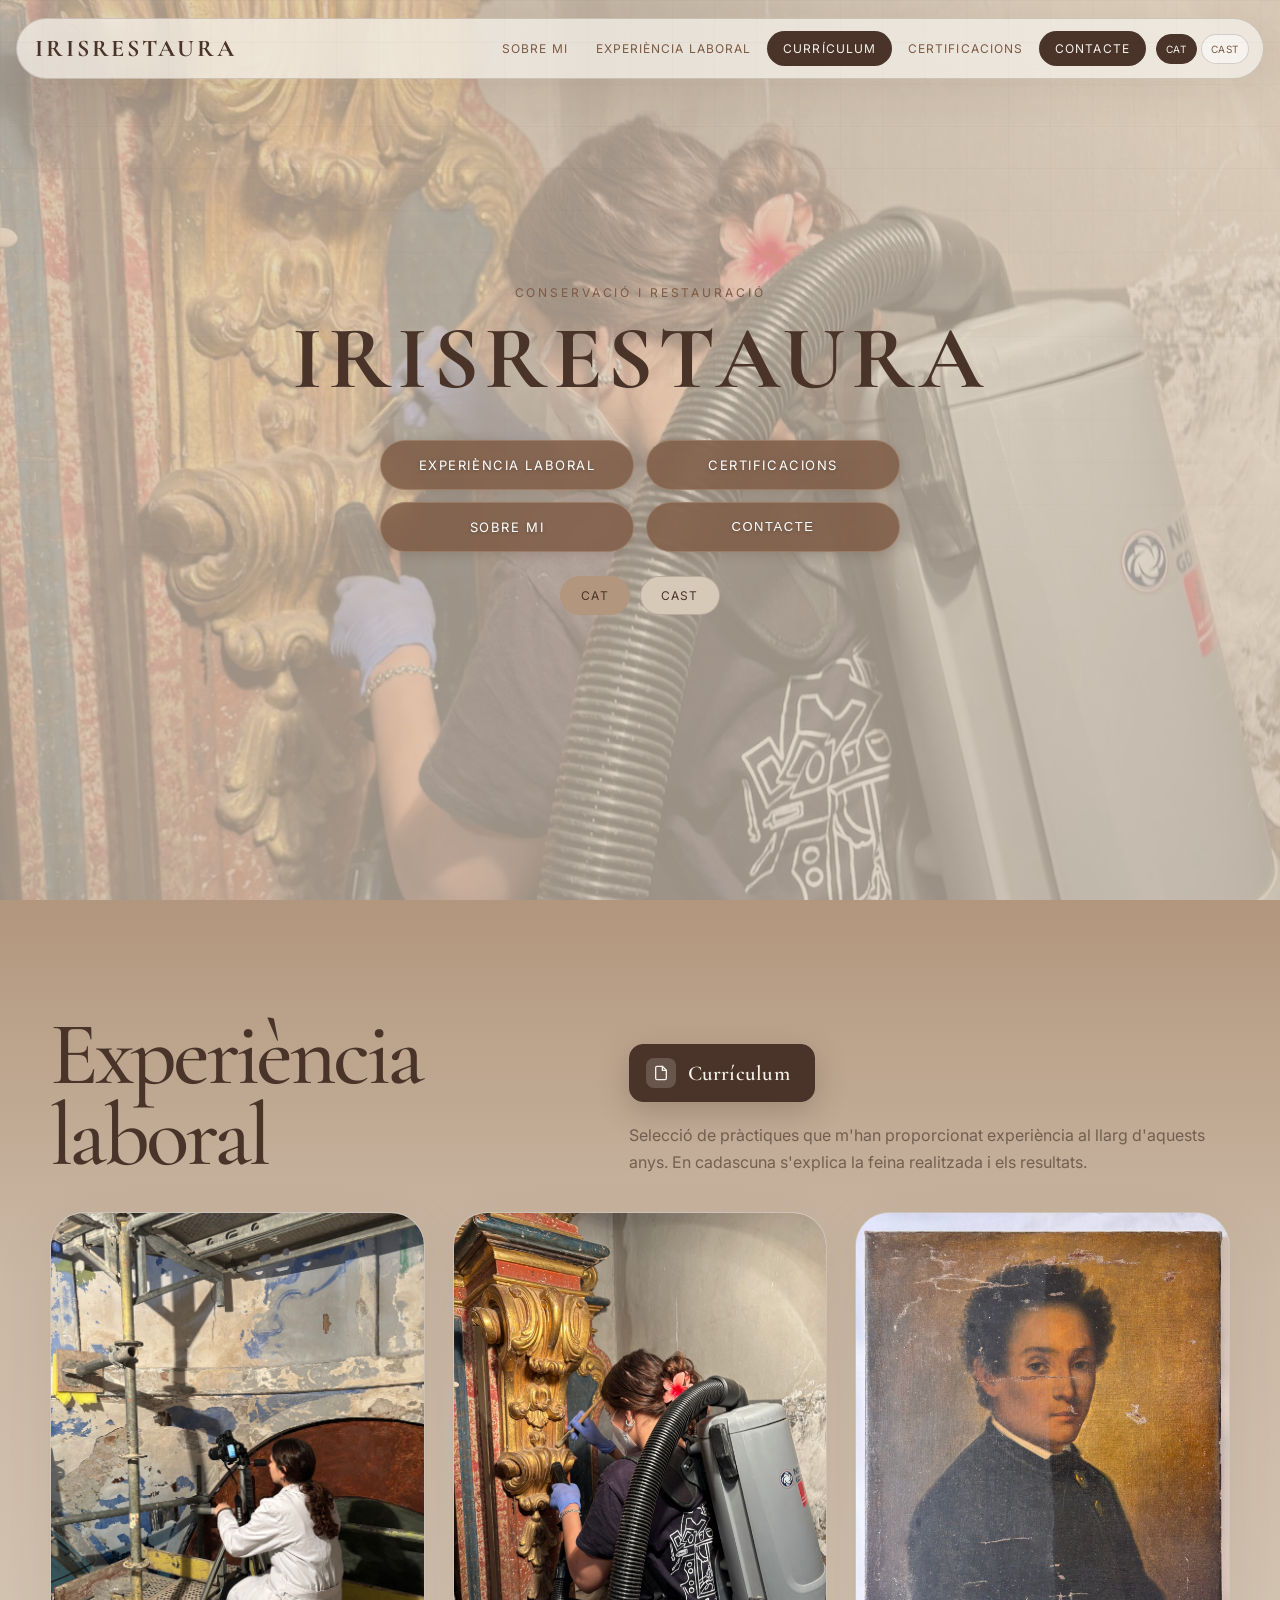
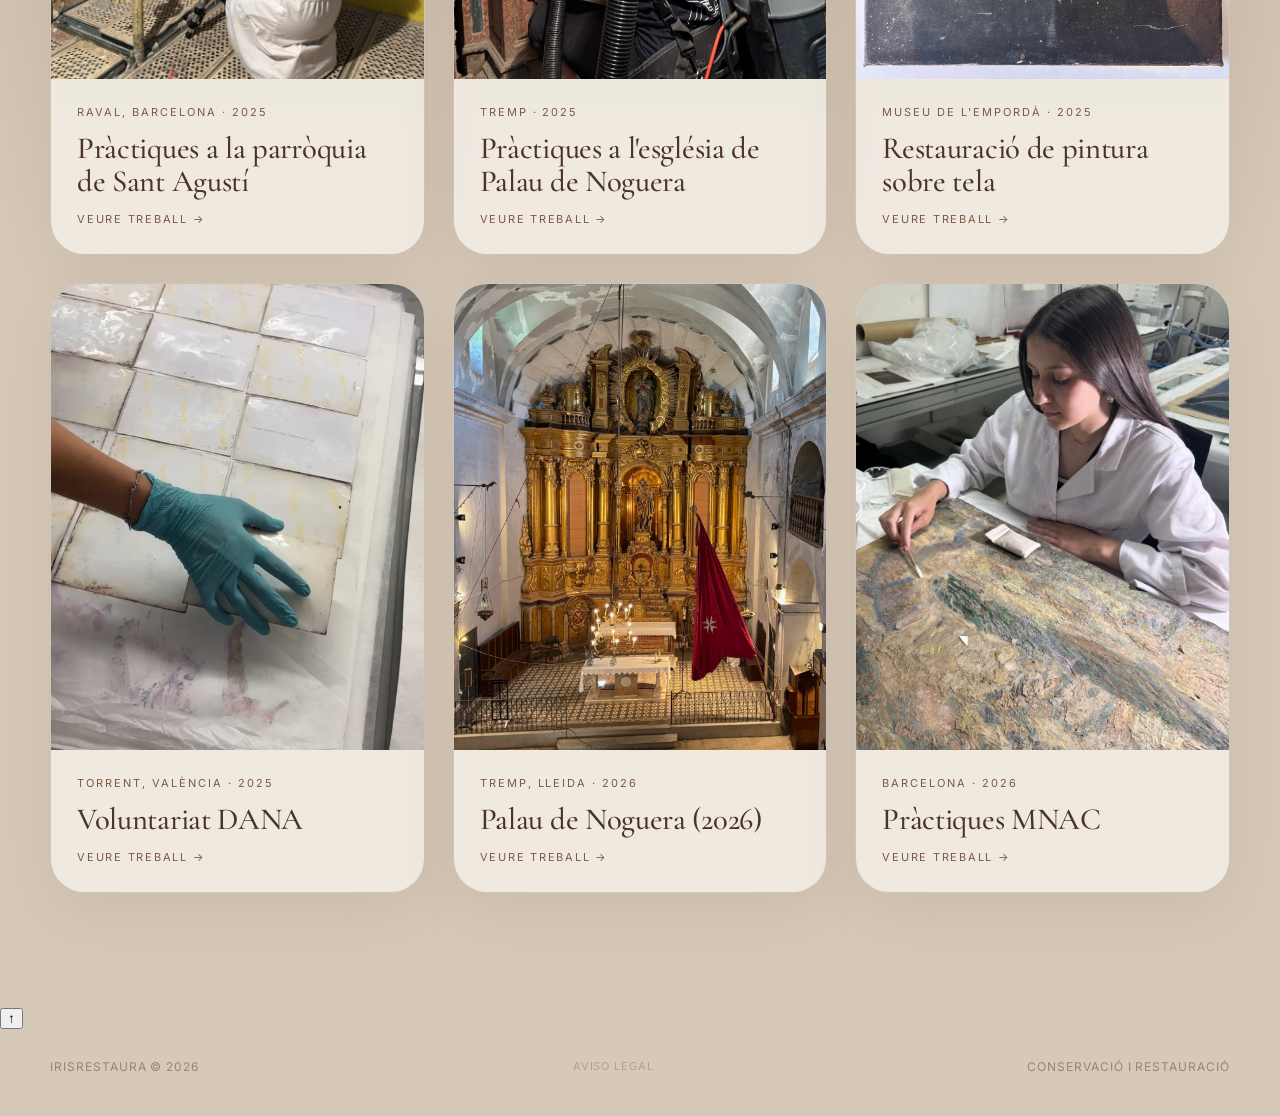
==== commit 43e6ac65: "Homepage restructure: landing + works grid; Sobre mí as its own page - Remove the 3D carousel (HTML " ====
--- a/index.html
+++ b/index.html
@@ -683,8 +683,42 @@
       font-size: 11px;
     }
 
-    /* Pantalla principal móvil: oculta en escritorio (se activa en ≤620px) */
-    .mobile-home { display: none; }
+    /* === Portada (pantalla de inicio) — visible en todas las pantallas === */
+    .hero { min-height: 100svh; padding: 0; justify-content: center; }
+    .hero::after { display: none; }
+    .mobile-home {
+      display: flex; position: relative; width: 100%; min-height: 100svh;
+      align-items: center; justify-content: center; padding: 20px 0;
+    }
+    .mobile-home-bg { position: absolute; inset: 0; z-index: 0; overflow: hidden; opacity: .28; }
+    .mobile-home-bg > * {
+      position: absolute; inset: 0; width: 100%; height: 100%;
+      object-fit: cover; opacity: 0; transition: opacity .6s ease;
+    }
+    .mobile-home-inner {
+      position: relative; z-index: 2; display: flex; flex-direction: column;
+      align-items: center; text-align: center; gap: 6px; width: 100%; max-width: 560px; padding: 0 20px;
+    }
+    .mobile-home-eyebrow { margin: 0; font-size: 12px; letter-spacing: .24em; text-transform: uppercase; color: var(--muted); }
+    .mobile-home-title {
+      margin: 8px 0 30px; font-family: "Cormorant Garamond", Georgia, serif; font-weight: 700;
+      letter-spacing: .06em; font-size: clamp(46px, 7vw, 96px); color: var(--ink); line-height: 1;
+    }
+    .mobile-home-nav { display: grid; grid-template-columns: 1fr 1fr; gap: 12px; width: 100%; }
+    .mobile-home-nav .button {
+      width: 100%; justify-content: center; padding: 16px 12px; font-size: 13px;
+      background: rgba(125, 90, 68, 0.82) !important; backdrop-filter: blur(10px); -webkit-backdrop-filter: blur(10px);
+      border: 1px solid rgba(178, 150, 125, 0.5) !important; color: #fff !important;
+      text-shadow: 0 1px 4px rgba(0,0,0,0.3); box-shadow: 0 2px 12px rgba(74,52,42,0.2); transition: .2s ease;
+    }
+    .mobile-home-nav .button:hover { background: rgba(125, 90, 68, 1) !important; transform: translateY(-2px); }
+    .mobile-home-lang { display: flex; justify-content: center; gap: 10px; margin-top: 18px; }
+    .mobile-home-lang .lang-btn {
+      background: var(--rose-100); color: var(--ink); border: 1px solid var(--line); border-radius: 999px;
+      padding: 11px 20px; font-size: 12px; letter-spacing: .1em; text-transform: uppercase; cursor: pointer; font-family: inherit; transition: .2s ease;
+    }
+    .mobile-home-lang .lang-btn:hover { background: var(--rose-200); }
+    .mobile-home-lang .lang-btn.is-active { background: var(--rose-200); border-color: var(--rose-200); }
 
     /* ---- Tablet (≤ 960px) ---- */
     @media (max-width: 960px) {
@@ -930,7 +964,7 @@
   <header class="nav" aria-label="Navegación principal">
     <a href="#inicio" class="brand">IRISRESTAURA</a>
     <nav class="nav-links">
-      <a href="#sobre-mi" data-i18n="nav_sobremi">Sobre mí</a>
+      <a href="sobre-mi.html" data-i18n="nav_sobremi">Sobre mí</a>
       <a href="#trabajos" data-i18n="nav_trabajos">Experiencia laboral</a>
       <a class="pill" href="assets/docs/cv-iris-rodriguez-jimenez-es.pdf?v=2" data-href-ca="assets/docs/cv-iris-rodriguez-jimenez-ca.pdf?v=2" target="_blank" rel="noopener">Currículum</a>
       <a href="certificaciones.html" data-i18n="nav_cert">Certificaciones</a>
@@ -944,45 +978,7 @@
 
   <main id="inicio">
     <section class="hero" id="inicio" aria-label="Presentación">
-<div class="carousel-stage" role="region" aria-label="Trabajos destacados">
-        <div class="carousel-track" id="carouselTrack">
-          <article class="c-card" data-href="trabajos/parroquia-sant-agusti.html">
-            <img src="assets/trabajos/parroquia-sant-agusti/portada.jpg" alt="Parroquia de Sant Agustí" />
-            <div class="c-label" data-i18n="cl_parroquia">Parroquia de Sant Agustí <span>Raval, Barcelona · 2025</span></div>
-          </article>
-          <article class="c-card" data-href="trabajos/pintura-sobre-tela.html">
-            <img src="assets/trabajos/pintura-sobre-tela/portada.jpg" alt="Restauración de pintura sobre tela" />
-            <div class="c-label" data-i18n="cl_pintura">Restauración de pintura sobre tela <span>2024</span></div>
-          </article>
-          <article class="c-card" data-href="trabajos/palau-de-noguera.html">
-            <img src="assets/trabajos/palau-de-noguera/portada.jpg" alt="Palau de Noguera 2025" />
-            <div class="c-label" data-i18n="cl_palau">Palau de Noguera <span>Tremp · 2025</span></div>
-          </article>
-          <article class="c-card" data-href="trabajos/palau-de-noguera-2026.html">
-            <img src="assets/trabajos/palau-de-noguera-2026/portada.jpg" alt="Palau de Noguera 2026" />
-            <div class="c-label" data-i18n="cl_palau26">Palau de Noguera <span>Tremp · 2026</span></div>
-          </article>
-          <article class="c-card" data-href="trabajos/dana.html">
-            <img src="assets/trabajos/dana/portada.jpg?v=4" alt="Voluntariado DANA" />
-            <div class="c-label" data-i18n="cl_dana">Voluntariado DANA <span>Torrent, València · 2025</span></div>
-          </article>
-          <article class="c-card" data-href="trabajos/mnac.html">
-            <img src="assets/trabajos/mnac/portada.jpg" alt="Prácticas MNAC" />
-            <div class="c-label" data-i18n="cl_mnac">Prácticas MNAC <span>Barcelona · 2026</span></div>
-          </article>
-        </div>
-        <button class="c-nav c-prev" aria-label="Anterior">←</button>
-        <button class="c-nav c-next" aria-label="Siguiente">→</button>
-      </div>
-
-      <div class="c-dots" id="carouselDots"></div>
-
-      <div class="hero-cta-wrap">
-        <a class="button primary" href="#trabajos" data-i18n="idx_hero_ver">Ver experiencia laboral</a>
-        <a class="button secondary" href="#contacto" data-i18n="idx_hero_contacto">Contacto</a>
-      </div>
-
-      <!-- Pantalla principal solo móvil (sustituye al carrusel) -->
+      <!-- Pantalla principal (portada) -->
       <div class="mobile-home" aria-label="Navegación principal">
         <div class="mobile-home-bg" aria-hidden="true">
           <img src="assets/trabajos/parroquia-sant-agusti/portada.jpg" alt="" onerror="this.style.display='none'" />
@@ -1012,7 +1008,7 @@
           <nav class="mobile-home-nav" aria-label="Secciones">
             <a class="button primary" href="#trabajos" data-i18n="nav_trabajos">Experiencia laboral</a>
             <a class="button primary" href="certificaciones.html" data-i18n="nav_cert">Certificaciones</a>
-            <a class="button primary" href="#sobre-mi" data-i18n="nav_sobremi">Sobre mí</a>
+            <a class="button primary" href="sobre-mi.html" data-i18n="nav_sobremi">Sobre mí</a>
             <button class="button primary" type="button" data-open-contact data-i18n="nav_contacto">Contacto</button>
           </nav>
           <div class="mobile-home-lang">
@@ -1023,22 +1019,6 @@
       </div>
 
       <div class="section-fade" aria-hidden="true"></div>
-    </section>
-
-    <section class="intro" id="sobre-mi">
-      <div class="container intro-card">
-        <figure class="portrait-card">
-          <img src="assets/images/iris-retrat.jpg" alt="Iris Rodríguez" />
-        </figure>
-        <div>
-          <span class="eyebrow" data-i18n="idx_sobre_eyebrow">Sobre mí</span>
-          <h2 style="font-size: clamp(34px, 4.5vw, 60px);">Iris Rodríguez.</h2>
-          <p data-i18n="idx_sobre_p1">Me llamo Iris Rodríguez y soy estudiante del Grado en Conservación y Restauración de Bienes Culturales, con especialización en pintura, en la Escola Superior de Conservació i Restauració de Béns Culturals de Catalunya (ESCRBCC).</p>
-          <p data-i18n="idx_sobre_p2">A lo largo de mi formación he participado en diferentes proyectos de conservación-restauración de pintura sobre tabla, pintura sobre lienzo y pintura mural, tanto en el ámbito académico como en prácticas profesionales. Estas experiencias me han permitido adquirir conocimientos técnicos en documentación, diagnóstico, consolidación, limpieza y reintegración, así como desarrollar una visión global de los procesos de intervención sobre el patrimonio cultural.</p>
-          <p data-i18n="idx_sobre_p3">Soy una persona responsable, curiosa y con ganas de aprender. Me gusta trabajar en equipo y participar en proyectos que contribuyan a la preservación y difusión del patrimonio cultural. Actualmente busco seguir adquiriendo experiencia profesional y afrontar nuevos retos en el ámbito de la conservación-restauración.</p>
-          <button class="button secondary" data-open-contact type="button" data-i18n="idx_sobre_btn">Contacto</button>
-        </div>
-      </div>
     </section>
 
     <section id="trabajos" class="featured">
@@ -1127,18 +1107,6 @@
     </section>
 
 
-    <section id="contacto">
-      <div class="container">
-        <div class="contact-card">
-          <span class="eyebrow" data-i18n="idx_contact_eyebrow">Contacto</span>
-          <h2 data-i18n="idx_contact_h2">¿Crees que puedo encajar en tu proyecto?</h2>
-          <p data-i18n="idx_contact_p">Si tienes un encargo, una consulta o quieres hablar sobre un proyecto de conservación y restauración, escríbeme.</p>
-          <div class="hero-cta">
-            <button class="button primary" data-open-contact type="button" data-i18n="idx_contact_btn">Contactar</button>
-          </div>
-        </div>
-      </div>
-    </section>
   </main>
 
   <button class="back-to-top" id="backToTop" aria-label="Volver arriba" onclick="window.scrollTo({top:0,behavior:'smooth'})">↑</button>
@@ -1155,7 +1123,6 @@
     <div class="contact-modal-box">
       <button class="contact-modal-close" id="closeContactModal" aria-label="Cerrar">&#x2715;</button>
       <span class="eyebrow" data-i18n="mod_eyebrow">Contacto</span>
-      <h2 class="contact-modal-title" data-i18n="mod_title">Hablemos.</h2>
       <div class="contact-items">
         <a class="contact-item" href="https://www.instagram.com/irisrestaura/" target="_blank" rel="noreferrer">
           <span class="contact-item-label">Instagram</span>
@@ -1218,107 +1185,7 @@
     lightbox.addEventListener('click', (e) => { if (e.target === lightbox) closeLB(); });
     window.addEventListener('keydown', (e) => { if (e.key === 'Escape') closeLB(); });
 
-    /* === Cylindrical 3D Carousel === */
-    (function () {
-      const track = document.getElementById('carouselTrack');
-      const cards = Array.from(track.querySelectorAll('.c-card'));
-      const dotsEl = document.getElementById('carouselDots');
-      const stage = document.querySelector('.carousel-stage');
-      const hero = document.querySelector('.hero');
-      const n = cards.length;
-      const angleStep = 360 / n;
-      let active = 0;
-      let radius = 420;
-
-      function computeRadius() {
-        const cardW = cards[0].offsetWidth;
-        radius = Math.max(380, Math.round(cardW * n / (2 * Math.PI) * 0.92));
-      }
-
-      /* Place each card at its fixed angle on the cylinder — never changes */
-      function initCards() {
-        computeRadius();
-        cards.forEach((card, i) => {
-          card.style.transform = `rotateY(${i * angleStep}deg) translateZ(${radius}px)`;
-        });
-      }
-
-      /* Rotate the whole cylinder */
-      function render() {
-        track.style.transform = `rotateY(${-active * angleStep}deg)`;
-        cards.forEach((card, i) => {
-          // angle of this card relative to viewer after rotation
-          let a = (i * angleStep - active * angleStep % 360 + 720) % 360;
-          if (a > 180) a = 360 - a; // 0 = front, 180 = back
-          const isActive = a < angleStep * 0.5;
-          card.classList.toggle('is-active', isActive);
-          // only the front card receives clicks; the others overlap and would steal them
-          card.style.pointerEvents = isActive ? 'auto' : 'none';
-          // fade out cards going to the back; side cards stay at ~0.45
-          const opacity = a < 90
-            ? 0.45 + 0.55 * Math.cos(a * Math.PI / 180)
-            : Math.max(0, 0.45 * Math.cos((a - 90) * Math.PI / 90));
-          card.style.opacity = opacity.toFixed(3);
-        });
-        dots.forEach((d, i) => d.classList.toggle('is-active', i === active));
-      }
-
-      /* Build dots */
-      cards.forEach((_, i) => {
-        const d = document.createElement('button');
-        d.className = 'c-dot';
-        d.setAttribute('aria-label', 'Ir a tarjeta ' + (i + 1));
-        d.addEventListener('click', () => goTo(i));
-        dotsEl.appendChild(d);
-      });
-      const dots = Array.from(dotsEl.querySelectorAll('.c-dot'));
-
-      function goTo(i) { active = ((i % n) + n) % n; render(); }
-      function next() { goTo(active + 1); }
-      function prev() { goTo(active - 1); }
-
-      /* Dots */
-      cards.forEach((_, i) => {
-        const d = dotsEl.querySelectorAll('.c-dot')[i];
-        if (d) d.addEventListener('click', () => goTo(i));
-      });
-
-      /* Arrows */
-      document.querySelector('.c-prev').addEventListener('click', prev);
-      document.querySelector('.c-next').addEventListener('click', next);
-
-      /* Click anywhere on the stage opens the centered card. This is robust:
-         it does not depend on hit-testing the 3D-transformed card itself. */
-      stage.addEventListener('click', (e) => {
-        if (e.target.closest('.c-nav')) return; // dejar pasar las flechas
-        const card = cards[active];
-        if (card && card.dataset.href) window.location.href = card.dataset.href;
-      });
-
-      /* Keyboard arrows only */
-      window.addEventListener('keydown', (e) => {
-        if (e.key === 'ArrowRight') next();
-        if (e.key === 'ArrowLeft')  prev();
-      });
-
-      /* Touch swipe */
-      let touchX = null;
-      stage.addEventListener('touchstart', (e) => { touchX = e.touches[0].clientX; }, { passive: true });
-      stage.addEventListener('touchend', (e) => {
-        if (!touchX) return;
-        const dx = e.changedTouches[0].clientX - touchX;
-        if (Math.abs(dx) > 40) { dx < 0 ? next() : prev(); }
-        touchX = null;
-      });
-
-      /* Resize */
-      window.addEventListener('resize', () => { initCards(); render(); });
-
-      initCards();
-      render();
-    })();
-
-    /* === Mobile home slider — crossfade sin hueco garantizado === */
+    /* === Portada: slider de fondo — crossfade sin hueco garantizado === */
     (function () {
       var bg = document.querySelector('.mobile-home-bg');
       if (!bg) return;
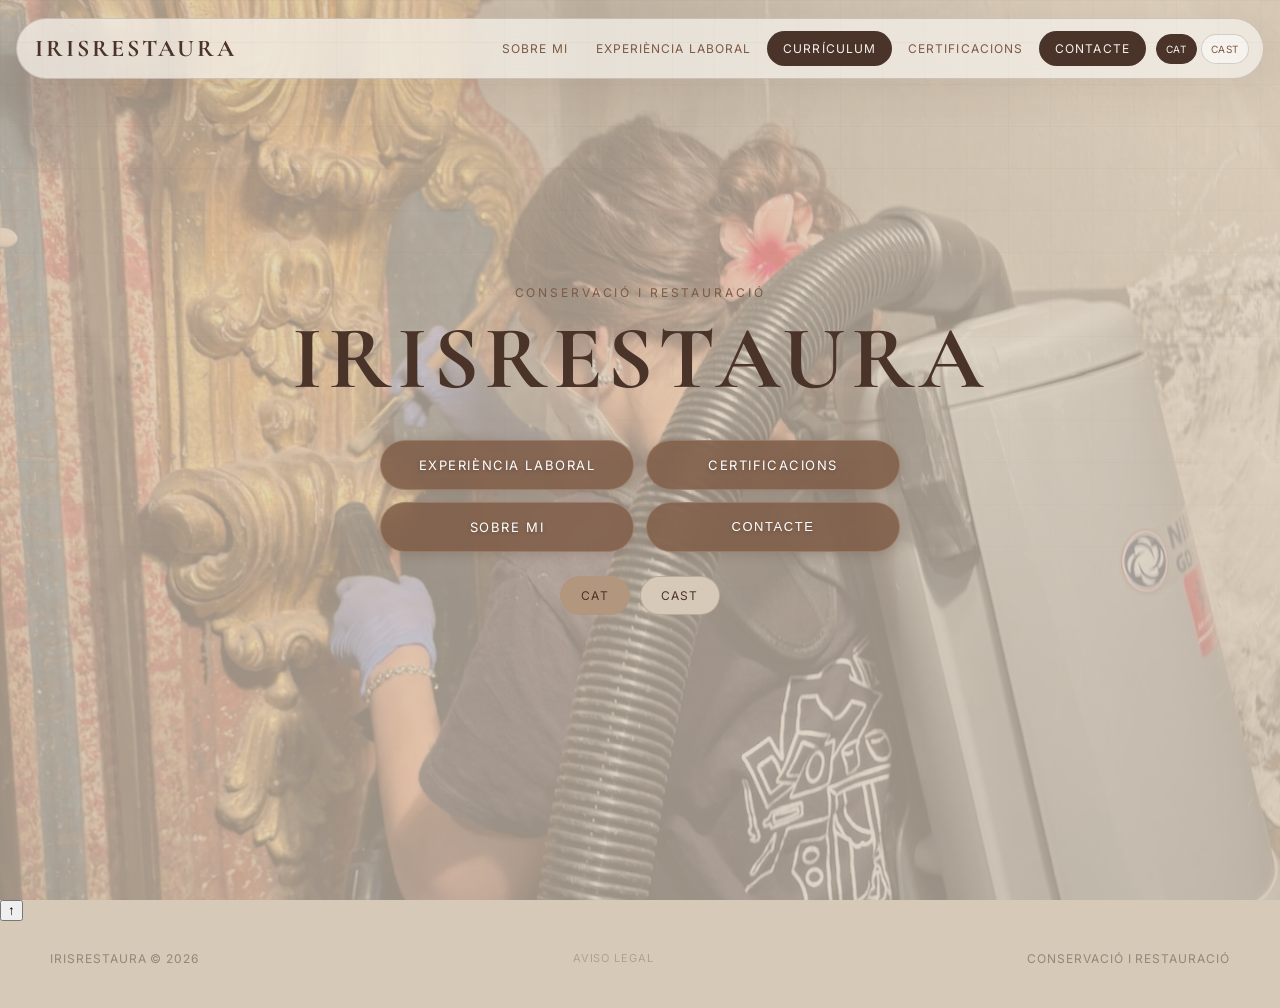
==== commit 89f4959d: "Homepage is now only the landing; works grid moves to its own page - Remove the works grid from inde" ====
--- a/index.html
+++ b/index.html
@@ -965,7 +965,7 @@
     <a href="#inicio" class="brand">IRISRESTAURA</a>
     <nav class="nav-links">
       <a href="sobre-mi.html" data-i18n="nav_sobremi">Sobre mí</a>
-      <a href="#trabajos" data-i18n="nav_trabajos">Experiencia laboral</a>
+      <a href="experiencia-laboral.html" data-i18n="nav_trabajos">Experiencia laboral</a>
       <a class="pill" href="assets/docs/cv-iris-rodriguez-jimenez-es.pdf?v=2" data-href-ca="assets/docs/cv-iris-rodriguez-jimenez-ca.pdf?v=2" target="_blank" rel="noopener">Currículum</a>
       <a href="certificaciones.html" data-i18n="nav_cert">Certificaciones</a>
       <button class="pill" data-open-contact type="button" data-i18n="nav_contacto">Contacto</button>
@@ -1006,7 +1006,7 @@
           <p class="mobile-home-eyebrow" data-i18n="footer_cr">Conservación y restauración</p>
           <h1 class="mobile-home-title">IRISRESTAURA</h1>
           <nav class="mobile-home-nav" aria-label="Secciones">
-            <a class="button primary" href="#trabajos" data-i18n="nav_trabajos">Experiencia laboral</a>
+            <a class="button primary" href="experiencia-laboral.html" data-i18n="nav_trabajos">Experiencia laboral</a>
             <a class="button primary" href="certificaciones.html" data-i18n="nav_cert">Certificaciones</a>
             <a class="button primary" href="sobre-mi.html" data-i18n="nav_sobremi">Sobre mí</a>
             <button class="button primary" type="button" data-open-contact data-i18n="nav_contacto">Contacto</button>
@@ -1021,90 +1021,7 @@
       <div class="section-fade" aria-hidden="true"></div>
     </section>
 
-    <section id="trabajos" class="featured">
-      <div class="container">
-        <div class="section-head">
-          <h2 data-i18n="idx_trab_h2">Experiencia laboral</h2>
-          <div class="section-head-right">
-            <a class="cv-button" href="assets/docs/cv-iris-rodriguez-jimenez-es.pdf?v=2" data-href-ca="assets/docs/cv-iris-rodriguez-jimenez-ca.pdf?v=2" target="_blank" rel="noopener">
-              <span class="cv-ico" aria-hidden="true">
-                <svg viewBox="0 0 24 24" fill="none" stroke="currentColor" stroke-width="2" stroke-linecap="round" stroke-linejoin="round"><path d="M14 2H6a2 2 0 0 0-2 2v16a2 2 0 0 0 2 2h12a2 2 0 0 0 2-2V8z"/><polyline points="14 2 14 8 20 8"/></svg>
-              </span>
-              Currículum
-            </a>
-            <p data-i18n="idx_trab_p">Selección de prácticas que me han proporcionado experiencia a lo largo de estos años. En cada una se explica el trabajo que se ha realizado y los resultados.</p>
-          </div>
-        </div>
-
-        <div class="works-grid">
-          <a class="work-card" href="trabajos/parroquia-sant-agusti.html">
-            <div class="work-card-media">
-              <img src="assets/trabajos/parroquia-sant-agusti/portada.jpg" alt="Documentación de muro en la parroquia de Sant Agustí" loading="lazy" />
-            </div>
-            <div class="work-card-body">
-              <span class="work-card-meta">Raval, Barcelona · 2025</span>
-              <h3 data-i18n="idx_card1_h3">Prácticas en la parroquia de Sant Agustí</h3>
-              <span class="work-card-arrow" data-i18n="idx_arrow">Ver trabajo →</span>
-            </div>
-          </a>
-
-          <a class="work-card" href="trabajos/palau-de-noguera.html">
-            <div class="work-card-media">
-              <img src="assets/trabajos/palau-de-noguera/portada.jpg" alt="Limpieza sobre retablo dorado en la església de Palau de Noguera" loading="lazy" />
-            </div>
-            <div class="work-card-body">
-              <span class="work-card-meta">Tremp · 2025</span>
-              <h3 data-i18n="idx_card2_h3">Prácticas en la església de Palau de Noguera</h3>
-              <span class="work-card-arrow" data-i18n="idx_arrow">Ver trabajo →</span>
-            </div>
-          </a>
-
-          <a class="work-card" href="trabajos/pintura-sobre-tela.html">
-            <div class="work-card-media">
-              <img src="assets/trabajos/pintura-sobre-tela/portada.jpg" alt="Restauración de pintura sobre tela en el Museo de l'Empordà" loading="lazy" />
-            </div>
-            <div class="work-card-body">
-              <span class="work-card-meta" data-i18n="idx_card3_meta">Museo de l'Empordà · 2025</span>
-              <h3 data-i18n="idx_card3_h3">Restauración de pintura sobre tela</h3>
-              <span class="work-card-arrow" data-i18n="idx_arrow">Ver trabajo →</span>
-            </div>
-          </a>
-
-          <a class="work-card" href="trabajos/dana.html">
-            <div class="work-card-media">
-              <img src="assets/trabajos/dana/card.jpg?v=1" alt="Voluntariado DANA — recuperación de fotografías" loading="lazy" />
-            </div>
-            <div class="work-card-body">
-              <span class="work-card-meta" data-i18n="idx_card4_meta">Torrent, València · 2025</span>
-              <h3 data-i18n="idx_card4_h3">Voluntariado DANA</h3>
-              <span class="work-card-arrow" data-i18n="idx_arrow">Ver trabajo →</span>
-            </div>
-          </a>
-
-          <a class="work-card" href="trabajos/palau-de-noguera-2026.html">
-            <div class="work-card-media">
-              <img src="assets/trabajos/palau-de-noguera-2026/portada.jpg" alt="Palau de Noguera 2026" loading="lazy" />
-            </div>
-            <div class="work-card-body">
-              <span class="work-card-meta" data-i18n="idx_card5_meta">Tremp, Lleida · 2026</span>
-              <h3 data-i18n="idx_card5_h3">Palau de Noguera (2026)</h3>
-              <span class="work-card-arrow" data-i18n="idx_arrow">Ver trabajo →</span>
-            </div>
-          </a>
-
-          <a class="work-card" href="trabajos/mnac.html">
-            <div class="work-card-media">
-              <img src="assets/trabajos/mnac/portada.jpg" alt="Prácticas MNAC Barcelona" loading="lazy" />
-            </div>
-            <div class="work-card-body">
-              <span class="work-card-meta" data-i18n="idx_card6_meta">Barcelona · 2026</span>
-              <h3 data-i18n="idx_card6_h3">Prácticas MNAC</h3>
-              <span class="work-card-arrow" data-i18n="idx_arrow">Ver trabajo →</span>
-            </div>
-          </a>
-        </div>
-      </div>
-    </section>
+
 
 
   </main>
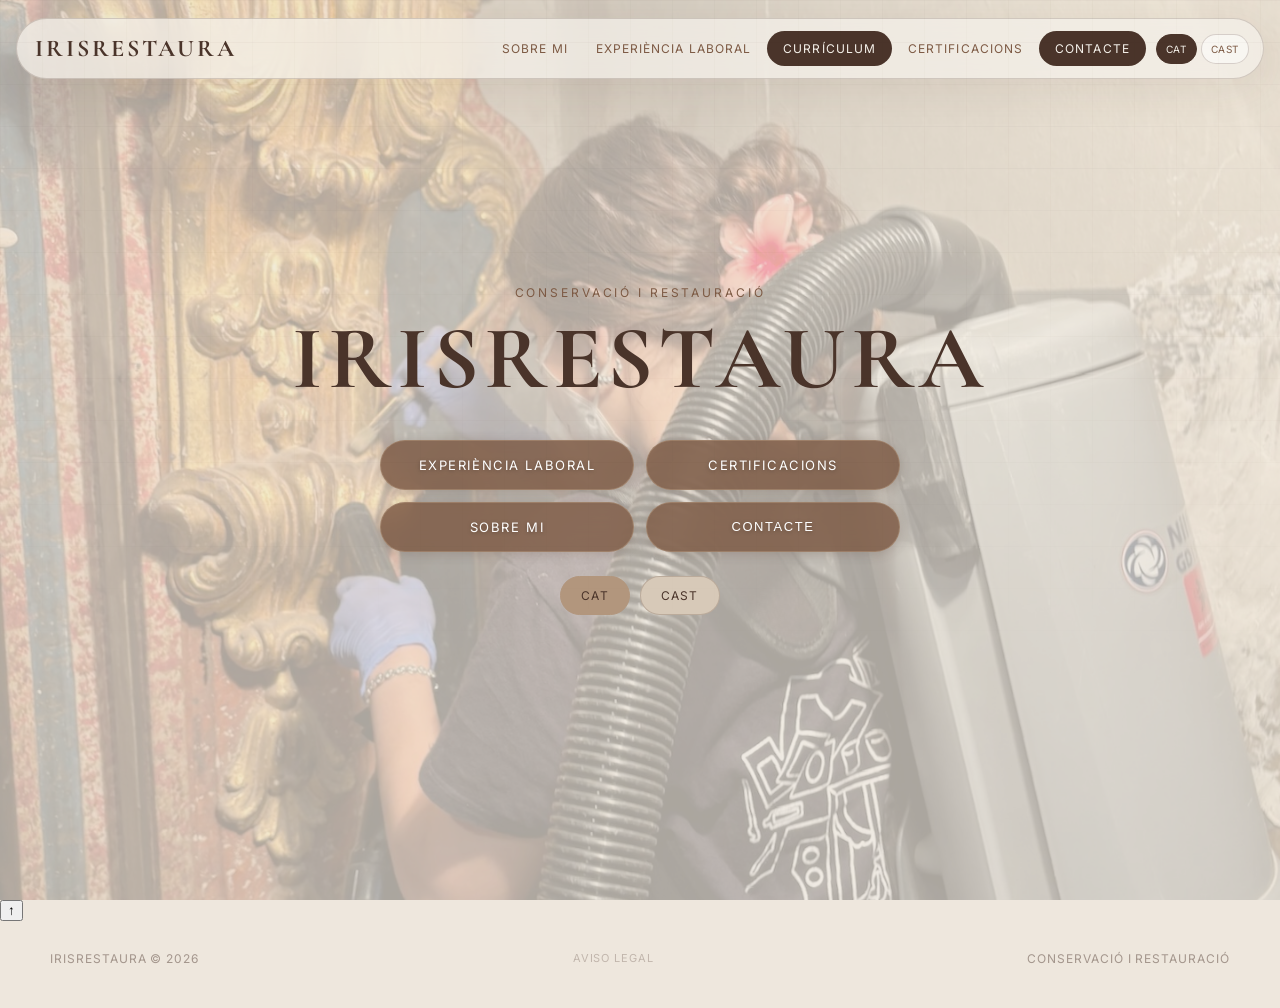
==== commit da82a14a: "Portfolio redesign, step 2: same system on all work pages, justified text, lighter bg - Rebuild MNAC" ====
--- a/index.html
+++ b/index.html
@@ -35,7 +35,7 @@
     body {
       margin: 0;
       color: var(--ink);
-      background: #D7C9B8;
+      background: #EEE7DD;
       font-family: Inter, system-ui, -apple-system, BlinkMacSystemFont, "Segoe UI", sans-serif;
       overflow-x: hidden;
       max-width: 100%;
@@ -956,6 +956,7 @@
       .contact-item-label { min-width: 0; }
       .contact-item-value { font-size: 15px; }
     }
+    .contact-modal-box .eyebrow { margin-bottom: 22px; }
 </style>
 </head>
 <body>
@@ -1066,7 +1067,7 @@
     <img src="" alt="Imagen ampliada" id="lightboxImg" />
   </div>
 
-  <script src="assets/lang.js?v=17"></script>
+  <script src="assets/lang.js?v=18"></script>
   <script>
     /* === Contact modal === */
     (function() {
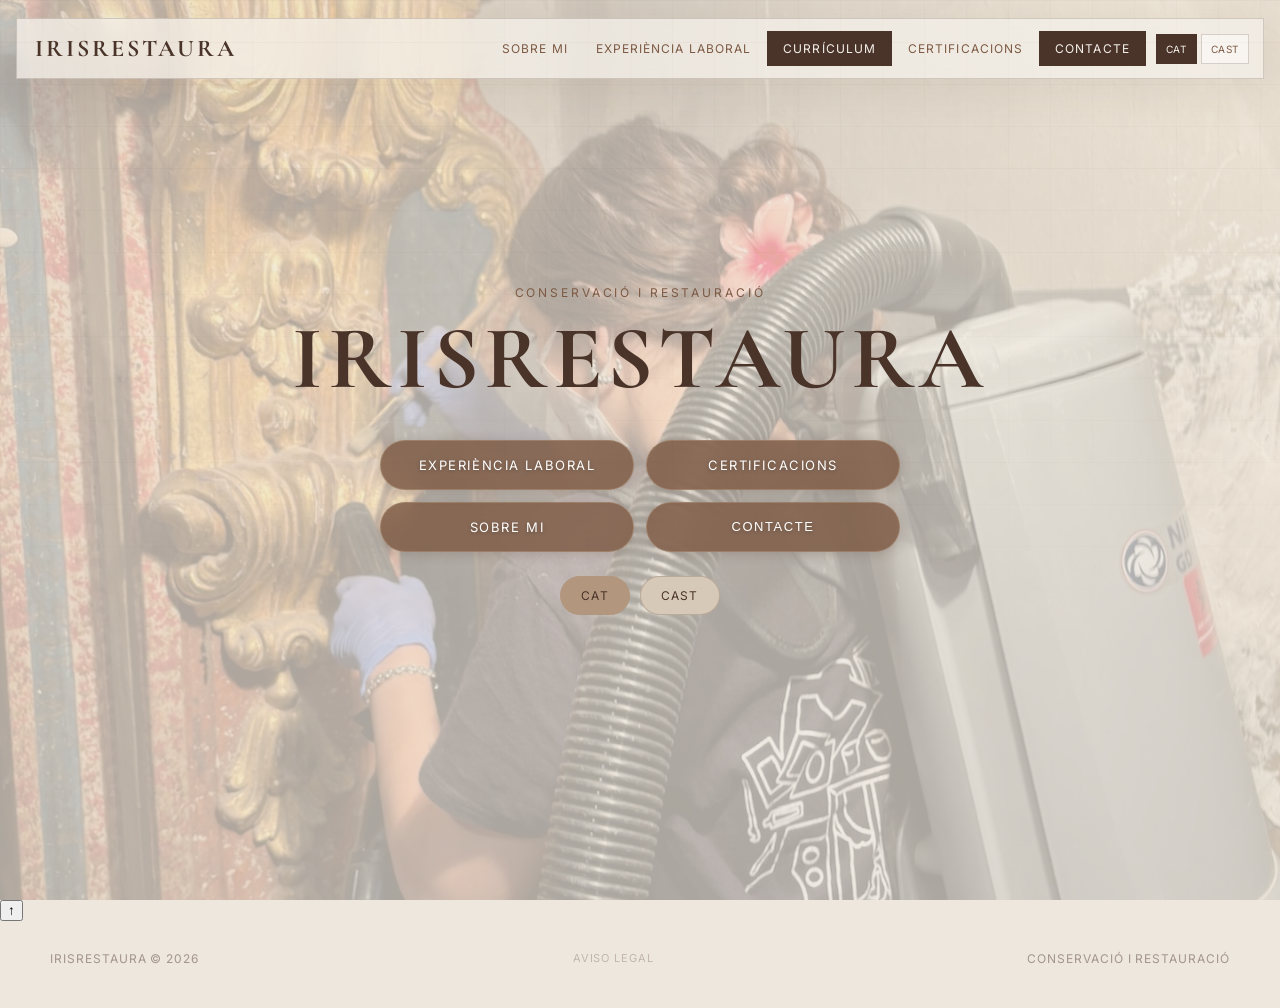
==== commit 6b77bf17: "Portfolio redesign, step 3: full-width text, media fixes, square UI chrome - Work pages: body text s" ====
--- a/index.html
+++ b/index.html
@@ -958,6 +958,7 @@
     }
     .contact-modal-box .eyebrow { margin-bottom: 22px; }
 </style>
+  <link rel="stylesheet" href="assets/site.css?v=3" />
 </head>
 <body>
   <div class="noise"></div>
--- a/assets/site.css
+++ b/assets/site.css
@@ -0,0 +1,30 @@
+/* ============================================================
+   Estética portfolio común a todas las páginas: esquinas rectas.
+   Se carga la última para prevalecer sobre los estilos de cada página.
+   ============================================================ */
+
+/* Barra superior (también en móvil) */
+.nav { border-radius: 0 !important; }
+.nav-links a,
+.nav-links .pill,
+.nav .lang-btn { border-radius: 0 !important; }
+
+/* Botón "volver" y botones del pie de las tarjetas de trabajo */
+.back-link,
+.work-footer .button { border-radius: 0 !important; }
+
+/* Certificaciones: tarjetas, logos y etiquetas */
+.cert-card,
+.cert-icon,
+.cert-date { border-radius: 0 !important; }
+
+/* Etiqueta de cabecera (Sobre mí, Certificaciones) y botón de contacto */
+.page-header .eyebrow,
+.about-contact { border-radius: 0 !important; }
+
+/* Sobre mí: retrato */
+.about-portrait {
+  border-radius: 0 !important;
+  box-shadow: none !important;
+  border: 1px solid rgba(74, 52, 42, .12) !important;
+}
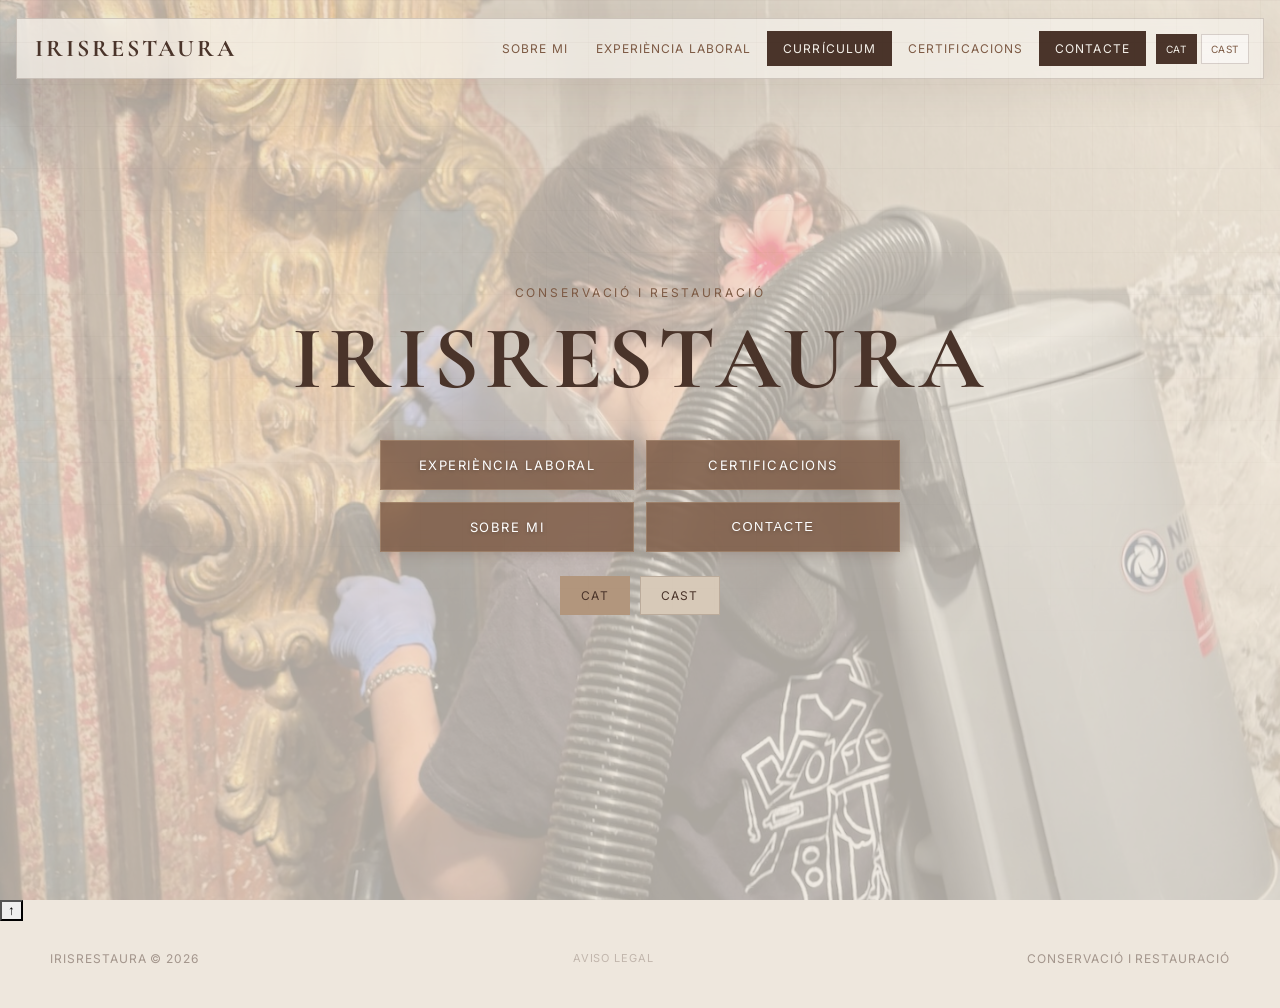
==== commit 8e1da5a2: "Portfolio step 4: square buttons, uncropped before/after, text beside image - Square corners for hom" ====
--- a/index.html
+++ b/index.html
@@ -958,7 +958,7 @@
     }
     .contact-modal-box .eyebrow { margin-bottom: 22px; }
 </style>
-  <link rel="stylesheet" href="assets/site.css?v=3" />
+  <link rel="stylesheet" href="assets/site.css?v=4" />
 </head>
 <body>
   <div class="noise"></div>
--- a/assets/site.css
+++ b/assets/site.css
@@ -28,3 +28,8 @@
   box-shadow: none !important;
   border: 1px solid rgba(74, 52, 42, .12) !important;
 }
+
+/* Botones, idioma, Currículum y ventana de contacto: esquinas rectas */
+.button, .lang-btn, .cv-button, .cv-ico, .back-to-top,
+.contact-modal-close, .contact-item, .contact-modal-box,
+.contact-modal-box .eyebrow, .mobile-home-lang .lang-btn { border-radius: 0 !important; }
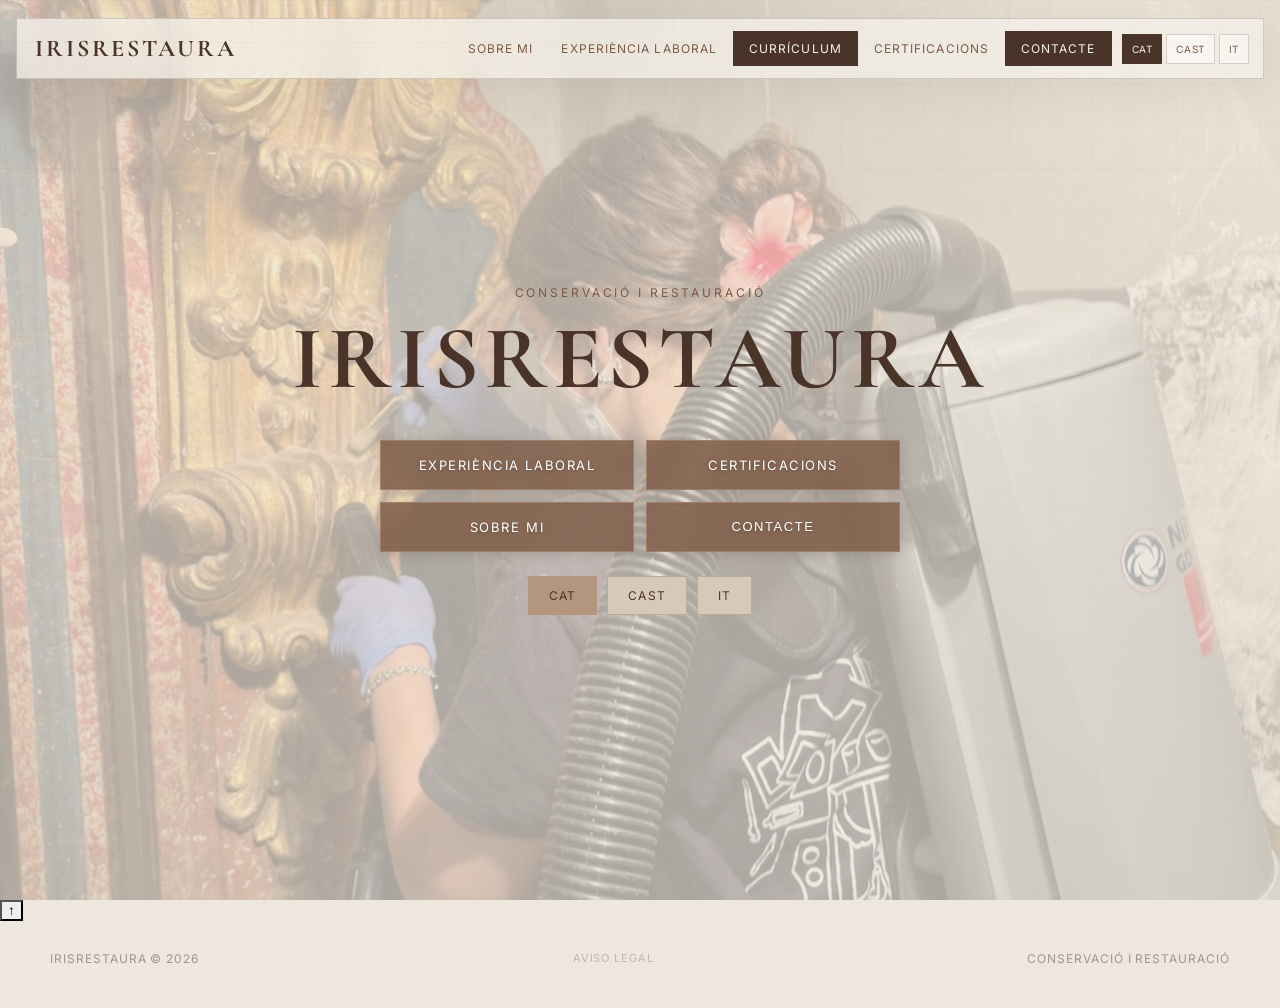
==== commit b5f3df07: "Portfolio step 6: equal before/after boxes, text beside media, Italian - Before/after pairs share on" ====
--- a/index.html
+++ b/index.html
@@ -973,7 +973,7 @@
       <button class="pill" data-open-contact type="button" data-i18n="nav_contacto">Contacto</button>
       <span class="lang-switch">
         <button class="lang-btn" data-lang="ca" type="button">CAT</button>
-        <button class="lang-btn" data-lang="es" type="button">CAST</button>
+        <button class="lang-btn" data-lang="es" type="button">CAST</button><button class="lang-btn" data-lang="it" type="button">IT</button>
       </span>
     </nav>
   </header>
@@ -1015,7 +1015,7 @@
           </nav>
           <div class="mobile-home-lang">
             <button class="lang-btn" data-lang="ca" type="button">CAT</button>
-            <button class="lang-btn" data-lang="es" type="button">CAST</button>
+            <button class="lang-btn" data-lang="es" type="button">CAST</button><button class="lang-btn" data-lang="it" type="button">IT</button>
           </div>
         </div>
       </div>
@@ -1068,7 +1068,7 @@
     <img src="" alt="Imagen ampliada" id="lightboxImg" />
   </div>
 
-  <script src="assets/lang.js?v=18"></script>
+  <script src="assets/lang.js?v=19"></script>
   <script>
     /* === Contact modal === */
     (function() {
